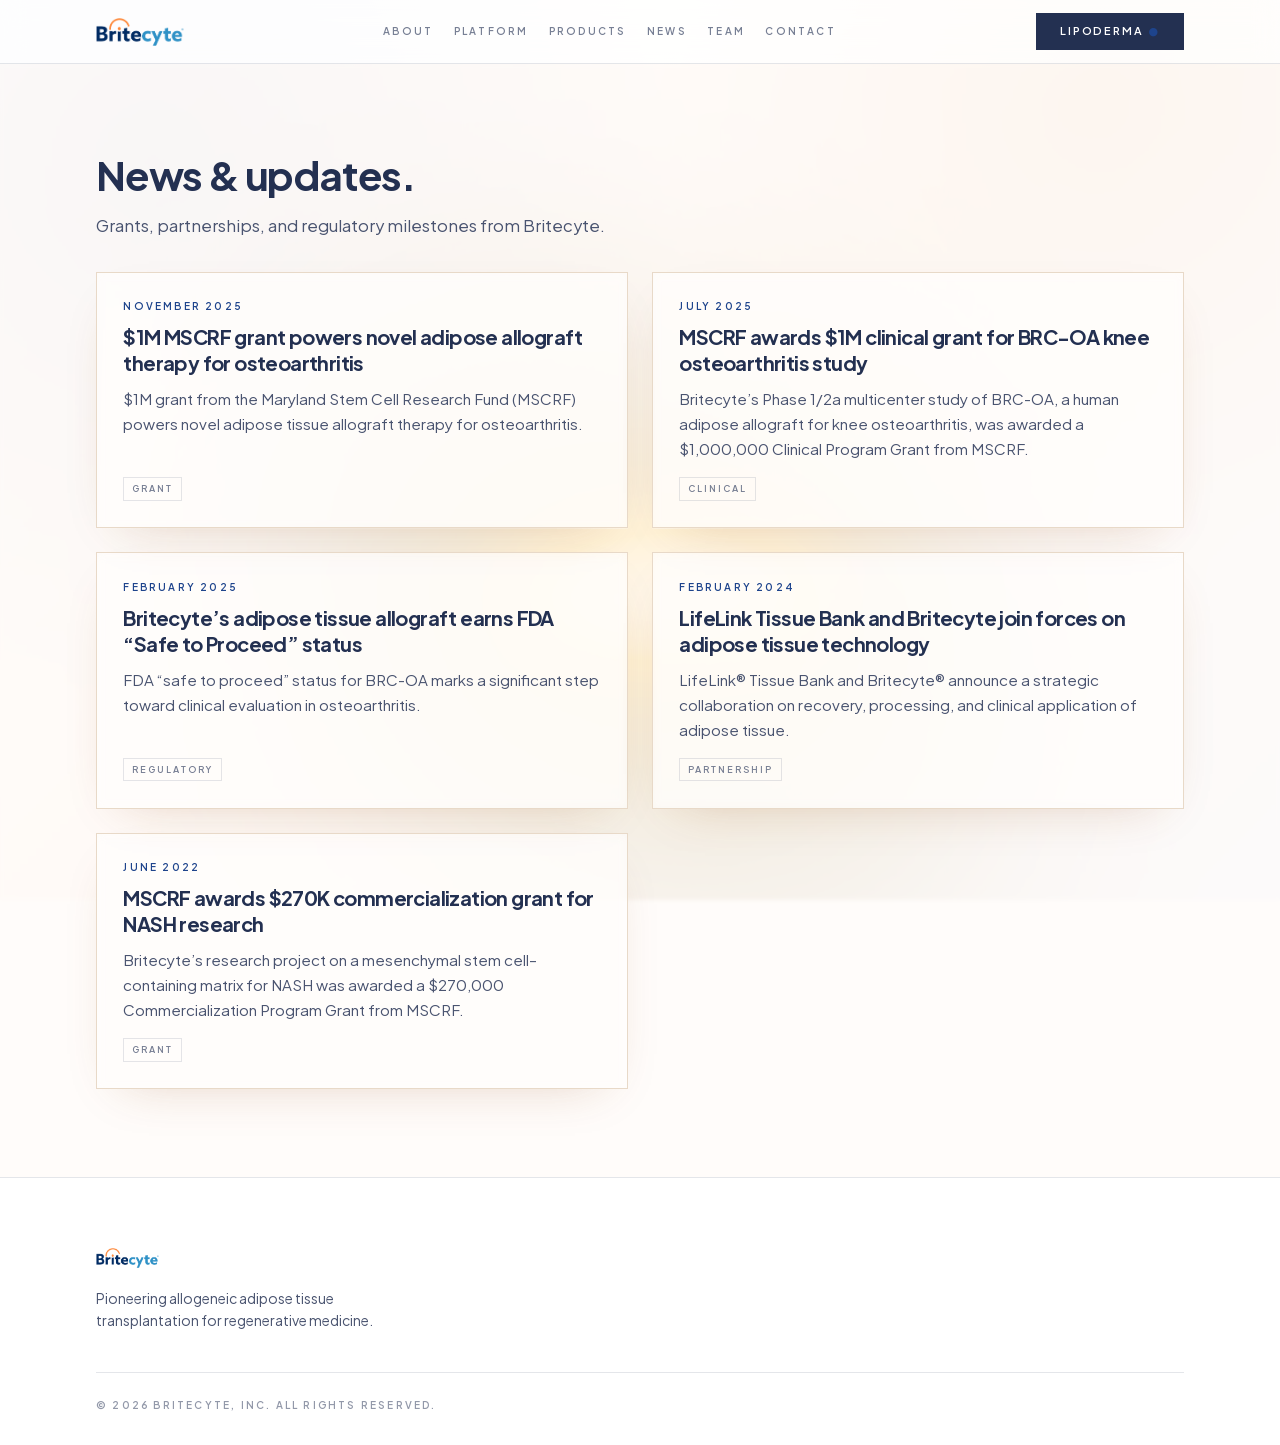
==== news/index.html @ de62b04c "Create reusable Britecyte preview site Publish the current uncommitted Britecyte.com redesign in an " ====
<!DOCTYPE html>
<html lang="en" class="scroll-smooth">
<head>
  <meta charset="utf-8" />
  <meta name="viewport" content="width=device-width, initial-scale=1" />
  <title>News—Britecyte</title>
  <meta name="description" content="News, grants, partnerships, and regulatory updates from Britecyte." />
  <link rel="stylesheet" href="../css/styles.css?v=20260714d" />
</head>
<body>
  <div class="site-surface">
    <header class="site-header" id="site-header">
      <div class="site-header-inner">
        <a href="../index.html" class="site-logo" aria-label="Britecyte home">
          <img src="../assets/logos/britecyte-logo.png" alt="Britecyte" width="140" height="45" />
        </a>
        <nav class="site-nav microtype" aria-label="Primary">
          <a href="../index.html#about">About</a>
          <a href="../index.html#platform">Platform</a>
          <a href="../index.html#products">Products</a>
          <a href="../index.html#news">News</a>
          <a href="../index.html#team">Team</a>
          <a href="../index.html#contact">Contact</a>
        </nav>
        <div class="site-header-actions">
          <a href="../lipoderma.html" class="btn btn-primary">Lipoderma<span class="text-flame"> ●</span></a>
          <button type="button" class="menu-toggle" aria-label="Toggle menu" aria-expanded="false" data-menu-toggle>
            <svg width="24" height="24" viewBox="0 0 24 24" fill="none" stroke="currentColor" stroke-width="1.5" aria-hidden="true">
              <path class="menu-icon-path" d="M4 6h16M4 12h16M4 18h16" />
            </svg>
          </button>
        </div>
      </div>
      <nav class="site-nav-mobile microtype" data-mobile-nav aria-label="Mobile">
        <a href="../index.html#about">About</a>
        <a href="../index.html#platform">Platform</a>
        <a href="../index.html#products">Products</a>
        <a href="../index.html#news">News</a>
        <a href="../index.html#team">Team</a>
        <a href="../index.html#contact">Contact</a>
      </nav>
    </header>

    <main class="site-main">
      <section class="section section-cream">
        <div class="container">
          <div class="section-header reveal">
            <h1 class="section-title font-display">News &amp; updates.</h1>
            <p class="section-intro">Grants, partnerships, and regulatory milestones from Britecyte.</p>
          </div>
          <div class="news-grid news-grid--page reveal">
            <!-- NEWS_CARDS_START -->
            <a class="news-card surface surface-lg" href="mscrf-1m-grant-osteoarthritis/">
              <time class="microtype news-date" datetime="2025-11">November 2025</time>
              <h2 class="font-display news-title">$1M MSCRF grant powers novel adipose allograft therapy for osteoarthritis</h2>
              <p class="news-excerpt">$1M grant from the Maryland Stem Cell Research Fund (MSCRF) powers novel adipose tissue allograft therapy for osteoarthritis.</p>
              <span class="news-tag microtype">Grant</span>
            </a>
            <a class="news-card surface surface-lg" href="mscrf-clinical-grant-brc-oa/">
              <time class="microtype news-date" datetime="2025-07">July 2025</time>
              <h2 class="font-display news-title">MSCRF awards $1M clinical grant for BRC-OA knee osteoarthritis study</h2>
              <p class="news-excerpt">Britecyte’s Phase 1/2a multicenter study of BRC-OA, a human adipose allograft for knee osteoarthritis, was awarded a $1,000,000 Clinical Program Grant from MSCRF.</p>
              <span class="news-tag microtype">Clinical</span>
            </a>
            <a class="news-card surface surface-lg" href="fda-safe-to-proceed-brc-oa/">
              <time class="microtype news-date" datetime="2025-02">February 2025</time>
              <h2 class="font-display news-title">Britecyte’s adipose tissue allograft earns FDA “Safe to Proceed” status</h2>
              <p class="news-excerpt">FDA “safe to proceed” status for BRC-OA marks a significant step toward clinical evaluation in osteoarthritis.</p>
              <span class="news-tag microtype">Regulatory</span>
            </a>
            <a class="news-card surface surface-lg" href="lifelink-britecyte-partnership/">
              <time class="microtype news-date" datetime="2024-02">February 2024</time>
              <h2 class="font-display news-title">LifeLink Tissue Bank and Britecyte join forces on adipose tissue technology</h2>
              <p class="news-excerpt">LifeLink® Tissue Bank and Britecyte® announce a strategic collaboration on recovery, processing, and clinical application of adipose tissue.</p>
              <span class="news-tag microtype">Partnership</span>
            </a>
            <a class="news-card surface surface-lg" href="mscrf-nash-commercialization-grant/">
              <time class="microtype news-date" datetime="2022-06">June 2022</time>
              <h2 class="font-display news-title">MSCRF awards $270K commercialization grant for NASH research</h2>
              <p class="news-excerpt">Britecyte’s research project on a mesenchymal stem cell–containing matrix for NASH was awarded a $270,000 Commercialization Program Grant from MSCRF.</p>
              <span class="news-tag microtype">Grant</span>
            </a>
            <!-- NEWS_CARDS_END -->
          </div>
        </div>
      </section>
    </main>

    <footer class="site-footer section-motif-host" data-motif-key="footer">
      <div class="container footer-inner">
        <div class="footer-brand">
          <img src="../assets/logos/britecyte-logo.png" alt="Britecyte" width="140" height="45" class="footer-logo" />
          <p class="footer-tagline">Pioneering allogeneic adipose tissue transplantation for regenerative medicine.</p>
        </div>
        <p class="footer-disclaimer microtype">
          © <span data-year></span> Britecyte, Inc. All rights reserved.
        </p>
      </div>
    </footer>
  </div>
  <script type="module" src="../js/main.js?v=20260728a"></script>
</body>
</html>
---- css/styles.css ----
/* ── Fonts ─────────────────────────────────────────────────────────────── */
@font-face {
  font-family: "Plus Jakarta Sans";
  font-style: normal;
  font-weight: 200 800;
  font-display: swap;
  src: url(../assets/fonts/fba5a26ea33df6a3-s.p.18rizl4rsrl42.woff2) format("woff2");
}

/* ── Design tokens (orange ↔ blue inverted vs New V3 Lipoderma) ─────────── */
:root {
  --font-sans: "Plus Jakarta Sans", system-ui, -apple-system, sans-serif;
  --font-display: var(--font-sans);
  --color-ink: #233051;
  --color-ink-soft: #4a5470;
  --color-ivory: #fff;
  --color-cream: #fffbf7;
  --color-sand: #f5e6d8;
  --color-bronze: #c0782e;
  --color-bronze-deep: #8b4513;
  --color-flame: #1e448c;
  --color-orange-bright: #fd893c;
  --brand-wordmark-height-sm: 1.375rem;
  --brand-wordmark-height-md: 1.75rem;
  --brand-wordmark-height-lg: 2.25rem;
  /* Per-brand optical cap heights — artwork crops differ between SVG and PNG */
  --wordmark-lipoderma-sm: 1.3125rem;
  --wordmark-liposana-sm: 1.8125rem;
  --wordmark-lipoderma-md: 1.3125rem;
  --wordmark-liposana-md: 1.8125rem;
  --wordmark-lipoderma-lg: 2.25rem;
  --wordmark-liposana-lg: 3.125rem;
  --color-accent-ring: rgba(30, 68, 140, 0.28);
  --color-hairline: #2330511f;
  --color-border-warm: #ecd9c8;
  --color-border-glass: #f0dcc8bf;
  --site-header-h: 4rem;
  --container-max: 72rem;
  --shadow-lift: 0 18px 50px -28px #8b451347;
  --ease-out: cubic-bezier(0.22, 1, 0.36, 1);
  --space-card: 1.35rem;
  --space-card-lg: 1.65rem;
  --section-bg: rgba(255, 251, 247, 0.65);
  /* Shared layout rhythm — sections, subpages, header, containers */
  --container-pad-x: 1.5rem;
  --section-padding: 3.75rem;
  --section-header-mb: 2rem;
  --surface-fill: rgba(255, 255, 255, 0.48);
  --type-h2: clamp(1.75rem, 3.6vw, 2.5rem);
  --type-h3: 1.25rem;
  --type-body: 0.95rem;
  --type-lead: 1.05rem;
}

*,
*::before,
*::after {
  box-sizing: border-box;
  margin: 0;
  padding: 0;
}

html {
  scroll-behavior: smooth;
  scroll-padding-top: var(--site-header-h);
  -webkit-text-size-adjust: 100%;
}

body {
  font-family: var(--font-sans);
  color: var(--color-ink);
  background: var(--color-ivory);
  line-height: 1.5;
  -webkit-font-smoothing: antialiased;
}

::selection {
  background: var(--color-bronze);
  color: var(--color-ivory);
}

img {
  max-width: 100%;
  height: auto;
  display: block;
}

a {
  color: inherit;
  text-decoration: none;
}

button:not(:disabled),
input[type="button"]:not(:disabled),
input[type="submit"]:not(:disabled),
input[type="reset"]:not(:disabled),
a[href],
label[for],
summary,
[role="button"]:not([aria-disabled="true"]),
[role="tab"]:not([aria-disabled="true"]) {
  cursor: pointer;
}

button {
  font: inherit;
  border: none;
  background: none;
}

button:disabled,
input[type="button"]:disabled,
input[type="submit"]:disabled,
input[type="reset"]:disabled,
input:disabled,
select:disabled,
textarea:disabled,
[aria-disabled="true"] {
  cursor: not-allowed;
}

.font-display {
  font-family: var(--font-display);
  font-weight: 700;
  letter-spacing: -0.03em;
}

.microtype {
  font-size: 10px;
  font-weight: 600;
  letter-spacing: 0.22em;
  text-transform: uppercase;
  color: rgba(74, 84, 112, 0.75);
}

.text-muted {
  color: rgba(74, 84, 112, 0.7);
}

.text-bronze {
  color: var(--color-bronze);
}

.text-bronze-deep {
  color: var(--color-bronze-deep);
}

.text-flame {
  color: var(--color-flame);
}

/* Shared product wordmark sizing — optical match across Lipoderma SVG & Liposana PNG */
.brand-wordmark {
  display: block;
  height: var(--wordmark-lipoderma-sm);
  width: auto;
  max-width: min(100%, 14rem);
  object-fit: contain;
  object-position: left center;
}

.brand-wordmark--liposana {
  height: var(--wordmark-liposana-sm);
}

.brand-wordmark--md {
  height: var(--wordmark-lipoderma-md);
  max-width: min(100%, 11rem);
}

.brand-wordmark--md.brand-wordmark--liposana {
  height: var(--wordmark-liposana-md);
}

.brand-wordmark--lg {
  height: var(--wordmark-lipoderma-lg);
  max-width: min(100%, 16rem);
}

.brand-wordmark--lg.brand-wordmark--liposana {
  height: var(--wordmark-liposana-lg);
}

/* ── Dots (match V3 hierarchy) ─────────────────────────────────────────── */
.eyebrow-dot,
.history-dot {
  display: inline-block;
  width: 0.625rem;
  height: 0.625rem;
  border-radius: 999px;
  background: var(--color-flame);
  flex-shrink: 0;
  position: relative;
  box-shadow: 0 0 0 0.375rem var(--color-accent-ring);
  animation: accent-ring-pulse 1.8s ease-in-out infinite;
  vertical-align: middle;
}

.eyebrow-dot {
  margin-right: 0.75rem;
}

/* Section titles — solid dot only, no pulsing ring */
.section-header .eyebrow-dot,
.hero-eyebrow .eyebrow-dot,
.contact-block>.microtype .eyebrow-dot,
.page-hero .microtype .eyebrow-dot {
  box-shadow: none;
  animation: none;
  transform: translateY(-5%);
}

@keyframes accent-ring-pulse {

  0%,
  100% {
    box-shadow: 0 0 0 0.375rem var(--color-accent-ring);
  }

  50% {
    box-shadow: 0 0 0 0.6875rem rgba(30, 68, 140, 0.08);
  }
}

@media (prefers-reduced-motion: reduce) {

  .eyebrow-dot,
  .history-dot {
    animation: none;
  }
}

/* ── Surfaces (glass panels — unified V3-aligned system) ─────────────────── */
.surface {
  padding: var(--space-card);
  border: 1px solid #e8d9c8;
  background-color: var(--surface-fill);
  backdrop-filter: blur(4px);
  -webkit-backdrop-filter: blur(4px);
  box-shadow: var(--shadow-lift);
}

/* Size modifier */
.surface-lg {
  padding: var(--space-card-lg);
}

/* Slightly stronger glass (used sparingly for emphasis) */
.surface-glass {
  background-color: rgba(255, 251, 247, 0.92);
  border-color: #e8d9c8c4;
  backdrop-filter: blur(8px);
  -webkit-backdrop-filter: blur(8px);
}

/* Accent tint (warm) — toned to harmonize with base surface transparency */
.surface-accent {
  background: linear-gradient(145deg, rgba(255, 255, 255, 0.9) 0%, rgba(255, 240, 230, 0.86) 100%);
  border-color: rgba(192, 120, 46, 0.28);
}

/* Tile variant (used in grids) */
.surface-tile {
  background-color: var(--surface-fill);
  border: 1px solid #e8d9c8;
  backdrop-filter: blur(4px);
  -webkit-backdrop-filter: blur(4px);
  box-shadow: var(--shadow-lift);
}

/* ── Surface / background ────────────────────────────────────────────────── */
.site-surface {
  isolation: isolate;
  min-height: 100vh;
  position: relative;
}

.site-surface::after {
  content: "";
  position: fixed;
  inset: 0;
  z-index: -2;
  pointer-events: none;
  opacity: 0.78;
  background:
    radial-gradient(circle at 12% 18%, rgba(30, 68, 140, 0.1), transparent 34rem),
    radial-gradient(circle at 86% 12%, rgba(192, 120, 46, 0.12), transparent 28rem),
    linear-gradient(135deg, #fff 0%, #fff8f2 54%, #f4f8ff 100%);
}

@media (min-width: 1024px) {
  .site-surface::after {
    background-size: 100vw auto;
  }
}

.site-surface::before {
  content: "";
  position: fixed;
  inset: 0;
  z-index: -1;
  pointer-events: none;
  opacity: 0.5;
  background-image: url(../assets/backgrounds/gradO.png);
  background-position: -60% -14%;
  background-repeat: no-repeat;
  background-size: 100vw 1180px;
}

.site-main,
.site-footer {
  position: relative;
  z-index: 1;
}

@media (max-width: 1023px) {
  .site-surface::before {
    background-position: 50% 8%;
    background-size: 150vw 1040px;
  }
}

@media (min-width: 1024px) {
  .site-surface::before {
    background-position: -60% -14%;
    background-size: 100vw 1180px;
  }
}

/* ── Layout ──────────────────────────────────────────────────────────────── */
.container {
  width: 100%;
  max-width: var(--container-max);
  margin-inline: auto;
  padding-inline: var(--container-pad-x);
}

.section {
  padding-block: var(--section-padding);
  position: relative;
  overflow-x: clip;
}

.section-white,
.section-cream {
  background: var(--section-bg);
  backdrop-filter: blur(2px);
  -webkit-backdrop-filter: blur(2px);
}

/* Stacked cream sections: keep total gap ~ one section pad, not two */
.section.section-cream + .section.section-cream,
.hero + .section,
.page-hero + .section {
  padding-top: calc(var(--section-padding) * 0.45);
}

@media (min-width: 768px) {
  :root {
    --section-padding: 5.5rem;
  }
}

@media (min-width: 1024px) {
  :root {
    --container-pad-x: 2rem;
  }
}

.section-header {
  margin-bottom: var(--section-header-mb);
  max-width: 40rem;
}

.section-header > .microtype:first-child {
  margin-bottom: 0.75rem;
}

.section-header-center {
  text-align: left;
  max-width: 40rem;
  margin-inline: 0;
  margin-bottom: var(--section-header-mb);
}

.section-title {
  font-size: var(--type-h2);
  line-height: 1.15;
  margin: 0;
  text-wrap: balance;
  color: var(--color-ink);
}

.section-title-sm {
  font-size: clamp(1.5rem, 3vw, 2rem);
  text-transform: uppercase;
  letter-spacing: 0.12em;
}

.section-title-sm .brand-split {
  text-transform: none;
  letter-spacing: normal;
}

.section-intro {
  margin-top: 0.875rem;
  max-width: 36rem;
  color: var(--color-ink-soft);
  line-height: 1.65;
  font-size: var(--type-lead);
}

.section-intro a {
  color: var(--color-flame);
  text-decoration: underline;
  text-underline-offset: 0.15em;
}

.section-intro a:hover {
  color: var(--color-bronze);
}

/* ── Header ──────────────────────────────────────────────────────────────── */
.site-header {
  position: fixed;
  inset: 0 0 auto;
  z-index: 50;
  height: var(--site-header-h);
  border-bottom: 1px solid var(--color-hairline);
  background: rgba(255, 255, 255, 0.82);
  backdrop-filter: blur(12px);
  -webkit-backdrop-filter: blur(12px);
}

.site-header.is-scrolled {
  box-shadow: 0 4px 24px -8px rgba(139, 69, 19, 0.12);
}

.site-header-inner {
  max-width: var(--container-max);
  margin-inline: auto;
  height: 100%;
  padding-inline: var(--container-pad-x);
  display: flex;
  align-items: center;
  justify-content: space-between;
  gap: 1rem;
}

.site-logo {
  display: inline-flex;
  align-items: center;
  flex-shrink: 0;
  padding-block: 0.25rem;
}

.site-logo img {
  height: 1.75rem;
  width: auto;
  display: block;
}

.site-nav {
  display: none;
  align-items: center;
  gap: clamp(0.85rem, 1.6vw, 1.65rem);
}

.site-nav a {
  transition: color 0.15s;
}

.site-nav a:hover,
.site-nav-mobile a:hover {
  color: var(--color-bronze-deep);
}

.site-header-actions {
  display: flex;
  align-items: center;
  gap: 0.75rem;
}

.menu-toggle {
  display: flex;
  align-items: center;
  justify-content: center;
  width: 2.5rem;
  height: 2.5rem;
  color: var(--color-ink);
}

.site-nav-mobile {
  display: none;
  flex-direction: column;
  align-items: center;
  gap: 1.25rem;
  padding: 1.5rem;
  border-top: 1px solid var(--color-hairline);
  background: rgba(255, 255, 255, 0.95);
  backdrop-filter: blur(12px);
}

.site-nav-mobile.is-open {
  display: flex;
}

.site-main {
  padding-top: var(--site-header-h);
}

@media (max-width: 1023px) {
  .site-header-actions .btn-secondary {
    display: none;
  }
}

@media (min-width: 1024px) {
  .site-nav {
    display: flex;
  }

  .menu-toggle {
    display: none;
  }
}

/* Mobile menu backdrop (V3 pattern) */
@media (max-width: 1023px) {
  .site-nav-mobile.is-open {
    background: rgba(255, 255, 255, 0.96);
    backdrop-filter: blur(8px);
    -webkit-backdrop-filter: blur(8px);
  }
}

/* ── Buttons ─────────────────────────────────────────────────────────────── */
.btn {
  display: inline-flex;
  align-items: center;
  justify-content: center;
  gap: 0.25rem;
  padding: 0.625rem 1.5rem;
  font-size: 0.6875rem;
  font-weight: 600;
  letter-spacing: 0.18em;
  text-transform: uppercase;
  transition: background 0.2s, color 0.2s, border-color 0.2s;
  white-space: nowrap;
}

.btn-primary {
  background: var(--color-ink);
  color: var(--color-ivory);
}

.btn-primary:hover {
  background: var(--color-bronze);
}

.btn-secondary {
  border: 1px solid var(--color-hairline);
  color: var(--color-ink);
  background: transparent;
}

.btn-secondary:hover {
  border-color: var(--color-bronze);
  color: var(--color-bronze-deep);
}

.btn-ghost {
  border: 1px solid var(--color-sand);
  color: var(--color-ink-soft);
  background: rgba(255, 255, 255, 0.6);
}

.btn-ghost:hover {
  border-color: var(--color-flame);
  color: var(--color-ink);
}

.btn-full {
  width: 100%;
}

/* ── Card copy (typography inside surfaces) ──────────────────────────────── */
.card-title,
.news-title,
.pathway-title,
.platform-proof h3 {
  font-size: var(--type-h3);
  margin-bottom: 0.625rem;
  line-height: 1.3;
  color: var(--color-ink);
}

.card-title-lg,
.our-story-heading,
.platform-outcomes-title {
  font-size: 1.375rem;
  margin: 0 0 1rem;
  line-height: 1.3;
  color: var(--color-ink);
}

.card-body,
.our-story-copy,
.pathway-body,
.platform-outcomes-lead,
.platform-proof p,
.news-excerpt,
.news-body,
.product-desc {
  color: var(--color-ink-soft);
  line-height: 1.65;
  font-size: var(--type-body);
}

/* ── Hero ────────────────────────────────────────────────────────────────── */
.hero {
  min-height: calc(100svh - var(--site-header-h));
  display: flex;
  align-items: center;
  padding-block: 2rem 3rem;
  position: relative;
}

.hero::after {
  content: "";
  position: absolute;
  inset-inline: 0;
  bottom: 0;
  height: 4rem;
  background: linear-gradient(to bottom, transparent, var(--color-cream));
  pointer-events: none;
  z-index: 2;
}

.hero-grid {
  position: relative;
  z-index: 3;
  width: 100%;
  max-width: var(--container-max);
  margin-inline: auto;
  padding-inline: var(--container-pad-x);
  display: grid;
  gap: 2.5rem;
  align-items: center;
}

.hero-headline {
  font-size: clamp(2rem, 5vw, 3rem);
  line-height: 1.1;
  margin-top: 0;
}

.hero-subhead {
  margin-top: 1.25rem;
  max-width: 32rem;
  color: var(--color-ink-soft);
  line-height: 1.65;
  font-size: var(--type-lead);
}

.hero-subhead strong {
  font-weight: 700;
  color: var(--color-ink);
}

.hero-cta-row {
  display: flex;
  flex-direction: row;
  flex-wrap: nowrap;
  align-items: center;
  gap: 0.75rem;
  margin-top: 1.75rem;
}

@media (max-width: 380px) {
  .hero-cta-row .btn {
    padding-inline: 1rem;
    letter-spacing: 0.12em;
  }
}

.hero-byline {
  margin-top: 1.5rem;
}

.hero-visual-inner {
  display: grid;
  gap: 1rem;
  position: relative;
  z-index: 1;
}

/* .hero-stat-card {
//layout hook — visual styling from .surface
} */

.hero-stat-value {
  display: block;
  font-size: 1.25rem;
  line-height: 1.2;
}

.hero-stat-label {
  display: block;
  margin-top: 0.35rem;
}

/* Mobile hero: compact the three proof cards and leave room for Safari chrome. */
@media (max-width: 767px) {
  .hero {
    /* Fill the first screen so About (and its photo) stay below the fold. */
    min-height: calc(100svh - var(--site-header-h));
    /* Bottom pad clears the 4rem hero→about fade so cards aren't covered. */
    padding-block: 1.5rem calc(4rem + env(safe-area-inset-bottom));
  }

  .hero-grid {
    gap: 1.5rem;
    transform: translateY(0);
  }

  .hero-visual-inner {
    gap: 0.8rem;
  }

  .hero-stat-card.surface {
    padding: 1.13rem 1rem;
  }

  .hero-stat-value {
    font-size: 1.25rem;
    line-height: 1.15;
  }

  .hero-stat-label {
    margin-top: 0.26rem;
    line-height: 1.4;
  }
}

@media (min-width: 1024px) {
  .hero-grid {
    grid-template-columns: 1.1fr 0.9fr;
    gap: 3rem;
  }
}

/* ── Platform / Pathway ──────────────────────────────────────────────────── */
.platform-intro {
  max-width: 42rem;
}

.pathway-grid {
  list-style: none;
  display: grid;
  gap: 1.25rem;
  margin-bottom: 0;
}

.pathway-step {
  display: grid;
  grid-template-columns: auto 1fr;
  gap: 1.25rem;
  align-items: start;
}

.pathway-step--1 {
  background: linear-gradient(135deg, rgba(255, 251, 247, 0.95), rgba(255, 235, 210, 0.75));
}

.pathway-step--2 {
  background: linear-gradient(135deg, rgba(255, 240, 220, 0.92), rgba(253, 200, 154, 0.55));
}

.pathway-step--3 {
  background: linear-gradient(135deg, rgba(253, 200, 154, 0.65), rgba(253, 137, 60, 0.35));
}

.pathway-step--4 {
  background: linear-gradient(135deg, rgba(253, 137, 60, 0.35), rgba(192, 120, 46, 0.45));
}

.pathway-num {
  font-family: var(--font-display);
  font-size: 1.75rem;
  font-weight: 800;
  line-height: 1;
  color: var(--color-bronze-deep);
  opacity: 0.85;
}

.pathway-title {
  margin-bottom: 0.625rem;
}

.pathway-body {
  margin: 0;
}

.platform-outcomes {
  margin-bottom: 0;
  padding: var(--space-card-lg);
}

.platform-outcomes-copy {
  max-width: 42rem;
  margin-bottom: 1.5rem;
}

.platform-outcomes-lead {
  margin: 0;
}

.platform-outcomes-portrait {
  margin: 0 0 1.25rem;
}

.platform-outcomes-portrait img,
.platform-outcomes-metric img {
  display: block;
  width: 100%;
  height: auto;
  border-radius: 0.5rem;
  border: 1px solid rgba(26, 22, 18, 0.08);
}

.platform-outcomes-caption {
  margin-top: 0.5rem;
  font-size: 0.8rem;
  color: var(--color-ink-soft);
  text-align: center;
}

.platform-outcomes-metrics {
  display: grid;
  gap: 1rem;
}

.platform-outcomes-metric {
  margin: 0;
}

.platform-outcomes-metric-pair {
  display: grid;
  grid-template-columns: 1fr 1fr;
  gap: 0.5rem;
}

.platform-outcomes-note {
  margin-top: 1rem;
  font-size: 0.75rem;
  color: var(--color-ink-soft);
  line-height: 1.5;
  opacity: 0.85;
}

.platform-proof {
  display: grid;
  gap: 1rem;
}

.platform-proof-header {
  margin: var(--section-header-mb) 0 1.25rem;
}

.platform-proof h3 {
  margin-bottom: 0.5rem;
}

.platform-proof p {
  margin: 0;
}

@media (min-width: 1024px) {
  .pathway-grid {
    grid-template-columns: repeat(2, 1fr);
  }

  .platform-outcomes {
    padding: var(--space-card-lg);
  }

  .platform-outcomes-metrics {
    grid-template-columns: repeat(3, 1fr);
  }

  .platform-proof {
    grid-template-columns: repeat(3, 1fr);
  }
}

/* ── About ───────────────────────────────────────────────────────────────── */
/* Softens the hard edge where the about photo begins (above .products-bg). */
.about-gradient {
  position: absolute;
  inset-inline: 0;
  top: 0;
  height: 4rem;
  background: linear-gradient(to bottom, var(--color-cream), transparent);
  pointer-events: none;
  z-index: 1; /* above photo (0), under .container text */
}

.about-grid {
  display: grid;
  gap: 1.5rem;
}

.our-story-copy {
  display: grid;
  gap: 1.25rem;
}

.our-story-copy p {
  margin: 0;
}

.our-story-milestones {
  margin-top: 2rem;
  padding-top: 1.5rem;
  border-top: 1px solid var(--color-hairline);
}

.our-story-milestones-list {
  display: grid;
  gap: 0.75rem;
  margin-top: 0;
  font-size: 0.9rem;
  color: var(--color-ink-soft);
}

.our-story-milestones-list strong {
  color: var(--color-flame);
}

.about-stats {
  list-style: none;
  display: flex;
  flex-wrap: wrap;
  gap: 1.5rem;
  margin-top: 1.5rem;
  padding-top: 1.25rem;
  border-top: 1px solid var(--color-hairline);
}

.about-stats li {
  display: flex;
  flex-direction: column;
  gap: 0.15rem;
}

.about-stats strong {
  font-size: 1.5rem;
  color: var(--color-bronze-deep);
}

.about-stats span {
  font-size: 0.8rem;
  color: var(--color-ink-soft);
}

.proof-stats {
  display: grid;
  grid-template-columns: repeat(2, minmax(0, 1fr));
  gap: 1rem;
  margin-top: 2rem;
}

.proof-stats li {
  min-height: 8rem;
  justify-content: space-between;
  padding: 1rem;
  border: 1px solid var(--color-hairline);
  background: rgba(255, 255, 255, 0.44);
}

.proof-stats strong {
  font-size: clamp(1.7rem, 4vw, 2.35rem);
  line-height: 1;
}

.proof-stats span {
  max-width: 10rem;
  line-height: 1.45;
}

.proof-stats li:last-child:nth-child(odd) {
  grid-column: 1 / -1;
}

@media (min-width: 768px) {
  .proof-stats {
    grid-template-columns: repeat(5, minmax(0, 1fr));
  }

  .proof-stats li:last-child:nth-child(odd) {
    grid-column: auto;
  }
}

/* ── Products ────────────────────────────────────────────────────────────── */
.products-grid {
  display: grid;
  gap: 1.5rem;
}

.product-card {
  display: flex;
  flex-direction: column;
  overflow: hidden;
  padding: 0;
}

.product-card.surface-lg {
  padding: 0;
}

.product-brand-logo-wrap {
  min-height: 2.75rem;
  display: flex;
  align-items: center;
  margin-bottom: 0.625rem;
}

.product-brand-logo-wrap .product-brand-logo {
  margin-bottom: 0;
}

.product-card-body {
  padding: var(--space-card-lg);
  flex: 1;
  display: flex;
  flex-direction: column;
}

.product-badge {
  color: var(--color-flame);
  margin-bottom: 0.5rem;
}

.product-brand-logo {
  margin-bottom: 0.625rem;
}

.product-desc {
  flex: 1;
  margin-bottom: 1rem;
}

.product-features {
  list-style: none;
  margin-top: 1rem;
  display: flex;
  flex-direction: column;
  gap: 0.35rem;
}

.product-features li {
  font-size: 0.85rem;
  color: var(--color-ink-soft);
  padding-left: 1rem;
  position: relative;
  line-height: 1.5;
}

.product-features li::before {
  content: "●";
  position: absolute;
  left: 0;
  color: var(--color-flame);
  font-size: 0.5rem;
  top: 0.45em;
}

.product-link {
  display: inline-block;
  margin-top: 1.25rem;
  font-size: 0.85rem;
  font-weight: 600;
  color: var(--color-bronze-deep);
  transition: color 0.15s;
}

.product-link:hover {
  color: var(--color-bronze);
}

@media (min-width: 1024px) {
  .products-grid {
    grid-template-columns: repeat(2, 1fr);
  }
}

/* Compact Pipeline teaser under Products */
.products-pipeline-card {
  display: flex;
  flex-wrap: wrap;
  align-items: center;
  justify-content: space-between;
  gap: 1rem 1.5rem;
  width: 100%;
  margin: 1.5rem auto 0;
  padding: var(--space-card) var(--space-card-lg);
  text-decoration: none;
  color: inherit;
  transition: transform 0.2s ease, box-shadow 0.2s ease;
}

.products-pipeline-card:hover {
  transform: translateY(-2px);
}

.products-pipeline-card-copy {
  flex: 1 1 16rem;
  min-width: 0;
}

.products-pipeline-card .product-badge {
  margin-bottom: 0.35rem;
}

.products-pipeline-card-title {
  font-size: 1.15rem;
  line-height: 1.3;
  margin: 0 0 0.35rem;
}

.products-pipeline-card-body {
  margin: 0;
  font-size: 0.9rem;
  line-height: 1.55;
  color: var(--color-ink-soft);
  max-width: 36rem;
}

.products-pipeline-card-cta {
  flex-shrink: 0;
  font-size: 0.85rem;
  font-weight: 600;
  color: var(--color-bronze-deep);
  transition: color 0.15s;
}

.products-pipeline-card:hover .products-pipeline-card-cta {
  color: var(--color-bronze);
}

@media (min-width: 768px) {
  .products-pipeline-card-title {
    font-size: 1.25rem;
  }
}

@media (min-width: 1024px) {
  .products-pipeline-card {
    width: 75%;
  }
}

/* ── Pipeline ────────────────────────────────────────────────────────────── */
.pipeline-grid {
  display: grid;
  gap: 1.5rem;
}

.pipeline-card {
  padding: var(--space-card-lg);
  display: flex;
  flex-direction: column;
  gap: 0.75rem;
}

.pipeline-stage {
  color: var(--color-flame);
  letter-spacing: 0.06em;
  text-transform: uppercase;
}

.pipeline-title {
  font-size: var(--type-h3);
  line-height: 1.25;
  margin: 0;
}

.pipeline-body {
  color: var(--color-ink-soft);
  font-size: var(--type-body);
  line-height: 1.65;
  margin: 0;
}

.pipeline-milestones {
  list-style: none;
  margin: 0.5rem 0 0;
  padding: 0;
  display: grid;
  gap: 0.55rem;
}

.pipeline-milestones li {
  position: relative;
  padding-left: 1.1rem;
  color: var(--color-ink-soft);
  font-size: var(--type-body);
  line-height: 1.5;
}

.pipeline-milestones li::before {
  content: "";
  position: absolute;
  left: 0;
  top: 0.55em;
  width: 0.4rem;
  height: 0.4rem;
  border-radius: 999px;
  background: var(--color-flame);
}

.pipeline-note {
  margin-top: var(--section-header-mb);
  max-width: 42rem;
  color: var(--color-ink-soft);
  line-height: 1.55;
  opacity: 0.85;
}

.pipeline-grid--overview {
  grid-template-columns: 1fr;
}

.pipeline-grid--overview .pipeline-card {
  min-height: 10rem;
  background: linear-gradient(145deg, rgba(255, 255, 255, 0.72), rgba(255, 251, 247, 0.5));
}

@media (min-width: 768px) {
  .pipeline-grid--overview {
    grid-template-columns: repeat(2, minmax(0, 1fr));
  }
}

@media (min-width: 1180px) {
  .pipeline-grid.pipeline-grid--overview {
    grid-template-columns: repeat(5, minmax(0, 1fr));
  }
}

@media (min-width: 1024px) {
  .pipeline-grid {
    grid-template-columns: repeat(2, 1fr);
  }
}

/* Photo sections: full-bleed cover on desktop + mobile */
.products-section,
.section-with-photo {
  isolation: isolate;
}

.products-bg {
  position: absolute;
  inset: 0;
  z-index: 0;
  pointer-events: none;
  overflow: hidden;
}

.products-bg-frame {
  position: absolute;
  inset: 0;
  line-height: 0;
}

.products-bg-frame picture {
  display: contents;
}

.products-bg-photo {
  display: block;
  width: 100%;
  height: 100%;
  max-width: none;
  object-fit: cover;
  object-position: center center;
  opacity: 0.5;
}

/* Contact jar — centered 4:5 plate */
#contact .products-bg-photo {
  object-position: center center;
}

#about .products-bg-photo {
  object-position: 78% 45%;
}

#products .products-bg-photo {
  object-position: 45% 50%;
}

/* MOBILE PHOTO FRAMING — easy revert: delete this whole media block */
@media (max-width: 767px) {
  /* Full-bleed section background, matching the other photo sections. */
  #about .products-bg-photo {
    width: 100%;
    height: 100%;
    object-fit: cover;
    /* Shift the centered vial toward the right side of the mobile frame. */
    object-position: 50% center;
    opacity: 0.5;
    transform: none;
  }

  #products .products-bg-photo {
    object-position: 40% 52%;
  }

  #contact .products-bg-photo {
    object-position: center center;
    transform: none;
  }
}

/* ── About / History timeline (V3 style, orange aesthetic) ───────────────── */
.about-timeline {
  list-style: none;
  display: flex;
  flex-direction: column;
  gap: 0;
  margin: 0;
  padding: 0;
  position: relative;
  max-width: 42rem;
  margin-inline: auto;
}

.about-timeline-entry {
  grid-template-columns: 1rem 1fr;
  align-items: start;
  column-gap: 1.25rem;
  padding-bottom: 1.75rem;
  display: grid;
  position: relative;
}

.about-timeline-entry:last-child {
  padding-bottom: 0;
}

.about-timeline-node {
  grid-column: 1;
  grid-row: 1;
  align-self: start;
  justify-self: center;
  margin-top: 0.4375rem;
  z-index: 1;
  background: var(--color-flame);
  border-radius: 999px;
  flex-shrink: 0;
  width: 0.625rem;
  height: 0.625rem;
  display: block;
  position: relative;
  box-shadow: 0 0 0 0.375rem rgba(30, 68, 140, 0.28);
  animation: flame-ring-pulse 1.8s ease-in-out infinite;
}

.about-timeline-node:before {
  content: none;
}

.about-timeline-content {
  grid-column: 2;
  grid-row: 1;
  min-width: 0;
  position: relative;
}

.about-timeline-content:before {
  content: none;
}

.about-timeline-heading {
  font-family: var(--font-display);
  color: var(--color-ink);
  margin: 0;
  font-size: 1rem;
  font-weight: 700;
  line-height: 1.3;
}

.about-timeline-year {
  color: var(--color-flame);
  font-weight: 700;
}

.about-timeline-year:after {
  content: " · ";
  color: rgba(74, 84, 112, 0.6);
  font-weight: 400;
}

.about-timeline-body {
  margin-top: 0.625rem;
  line-height: 1.55;
  text-transform: none;
  letter-spacing: 0.06em;
  font-size: 0.875rem;
  color: var(--color-ink-soft);
}

.about-timeline-visual {
  width: 3.25rem;
  height: 3.25rem;
  object-fit: contain;
  margin-bottom: 0.5rem;
  opacity: 0.92;
}

.about-timeline-visual--brand {
  width: auto;
  height: 1.65rem;
  margin-bottom: 0.5rem;
}

@media (min-width: 768px) {
  .about-timeline-heading {
    font-size: 1.05rem;
  }

  .about-timeline-body {
    font-size: 0.9rem;
  }
}

@media (max-width: 1023px) {
  .about-timeline:after {
    content: "";
    pointer-events: none;
    background: rgba(35, 48, 81, 0.18);
    width: 1px;
    position: absolute;
    top: calc(0.4375rem + 0.3125rem);
    bottom: calc(0.4375rem + 0.3125rem);
    left: calc(0.5rem - 0.5px);
    z-index: 0;
  }

  .about-timeline-content:before {
    content: "";
    pointer-events: none;
    background: rgba(35, 48, 81, 0.18);
    width: calc(1.25rem + 0.5rem);
    height: 1px;
    position: absolute;
    top: 0.6875rem;
    right: 100%;
    margin-right: 0;
  }
}

@media (prefers-reduced-motion: reduce) {
  .about-timeline-node {
    animation: none;
  }
}

/* ── News ────────────────────────────────────────────────────────────────── */
.news-grid {
  display: grid;
  gap: 1.5rem;
}

a.news-card {
  display: flex;
  flex-direction: column;
  height: 100%;
  outline: none;
  text-decoration: none;
  color: inherit;
  transition: transform 0.25s var(--ease-out), box-shadow 0.25s var(--ease-out);
}

a.news-card:hover {
  transform: translateY(-2px);
}

a.news-card:focus-visible {
  box-shadow:
    0 0 0 3px var(--color-accent-ring),
    var(--shadow-lift);
}

.news-date {
  color: var(--color-flame);
  display: block;
  margin-bottom: 0.625rem;
}

.news-excerpt {
  flex: 1;
}

.news-tag {
  display: inline-block;
  margin-top: 1rem;
  padding: 0.25rem 0.5rem;
  border: 1px solid var(--color-hairline);
  font-size: 9px;
  align-self: flex-start;
}

.news-more {
  margin-top: 1.75rem;
}

.news-more--header {
  margin-top: 0.875rem;
}

.news-load-error {
  color: var(--color-ink-soft);
  font-size: var(--type-body);
}

.news-grid--page {
  grid-template-columns: 1fr;
}

@media (min-width: 768px) {
  .news-grid--page {
    grid-template-columns: repeat(2, 1fr);
  }
}

@media (min-width: 1024px) {
  .news-grid {
    grid-template-columns: repeat(3, 1fr);
  }

  .news-grid--page {
    grid-template-columns: repeat(2, 1fr);
  }
}

/* Article pages */
.article-container {
  max-width: 42rem;
}

.article-back {
  margin-bottom: 1.5rem;
}

.article-back a {
  color: var(--color-flame);
}

.article-back a:hover {
  color: var(--color-bronze);
}

.article-header {
  margin-bottom: 1.75rem;
}

.article-title {
  font-size: var(--type-h2);
  line-height: 1.2;
  margin-top: 0.75rem;
  text-wrap: balance;
}

.article-body {
  display: grid;
  gap: 1.15rem;
  font-size: var(--type-body);
  line-height: 1.7;
  color: var(--color-ink-soft);
}

.article-body p {
  margin: 0;
}

.article-links {
  margin-top: var(--section-header-mb);
}

.article-links-label {
  margin-bottom: 0.75rem;
  color: var(--color-flame);
}

.article-links ul {
  list-style: none;
  display: grid;
  gap: 0.65rem;
}

.article-links a {
  color: var(--color-ink);
  text-decoration: underline;
  text-underline-offset: 0.15em;
}

.article-links a:hover {
  color: var(--color-bronze);
}

.article-back-bottom {
  margin-top: var(--section-header-mb);
}

.article-nav {
  display: grid;
  grid-template-columns: 1fr 1fr;
  gap: 1rem;
  margin-top: var(--section-header-mb);
  padding-top: 1.75rem;
  border-top: 1px solid var(--color-hairline);
}

.article-nav-link {
  display: flex;
  flex-direction: column;
  gap: 0.4rem;
  padding: 1rem 1.1rem;
  border-radius: 0.75rem;
  background: rgba(255, 255, 255, 0.48);
  border: 1px solid var(--color-hairline);
  text-decoration: none;
  color: inherit;
  transition: border-color 0.2s ease, background 0.2s ease;
  min-width: 0;
}

.article-nav-link:hover {
  border-color: rgba(30, 68, 140, 0.35);
  background: rgba(255, 255, 255, 0.72);
}

.article-nav-link.is-empty {
  visibility: hidden;
  pointer-events: none;
  border: 0;
  background: transparent;
  padding: 0;
}

.article-nav-prev {
  text-align: right;
  align-items: flex-end;
}

.article-nav-dir {
  color: var(--color-flame);
}

.article-nav-title {
  font-size: var(--type-body);
  line-height: 1.35;
  color: var(--color-ink);
  text-wrap: balance;
}

@media (max-width: 560px) {
  .article-nav {
    grid-template-columns: 1fr;
  }

  .article-nav-prev {
    text-align: left;
    align-items: flex-start;
  }

  .article-nav-link.is-empty {
    display: none;
  }
}

/* (Careers section removed per request) */

/* ── Team & Contact ──────────────────────────────────────────────────────── */
.team-contact-stack {
  display: flex;
  flex-direction: column;
  gap: var(--section-padding);
}

.contact-block {
  width: 100%;
  max-width: 40rem;
  margin-inline: auto;
}

.contact-block > .section-title {
  text-align: center;
  margin-bottom: 2rem;
}

.team-section {
  width: 100%;
}

.team-contact-section .team-grid {
  margin-bottom: clamp(0.75rem, 2vw, 1.5rem);
}

.team-contact-section .contact-block {
  padding-top: 0;
}

.team-grid {
  display: grid;
  grid-template-columns: repeat(2, minmax(0, 1fr));
  gap: 1.25rem;
}

.team-card {
  padding: 0;
  overflow: hidden;
  cursor: pointer;
}

.team-card-inner {
  position: relative;
  aspect-ratio: 3 / 4;
  overflow: hidden;
}

.team-card-photo {
  display: block;
  width: 100%;
  height: 120%;
  object-fit: cover;
  object-position: center top;
  transform: translateY(-10%);
}

.team-card-name {
  position: absolute;
  inset-inline: 0;
  bottom: 0;
  z-index: 2;
  padding: 2.5rem 1rem 1rem;
  background: linear-gradient(to top, rgba(20, 12, 6, 0.88) 0%, rgba(20, 12, 6, 0.45) 55%, transparent 100%);
  pointer-events: none;
}

.team-card-name-text {
  display: block;
  color: #fff8f0;
  font-size: 0.95rem;
  line-height: 1.25;
  text-shadow: 0 1px 8px rgba(0, 0, 0, 0.35);
}

.team-card-title {
  display: block;
  margin-top: 0.35rem;
  color: var(--color-bronze);
  line-height: 1.35;
}

.team-card-bio {
  position: absolute;
  inset: 0;
  z-index: 3;
  display: flex;
  align-items: flex-start;
  padding: 1rem;
  background: rgba(28, 18, 10, 0.92);
  color: rgba(255, 251, 247, 0.95);
  opacity: 0;
  overflow-x: hidden;
  overflow-y: auto;
  cursor: text;
  -webkit-overflow-scrolling: touch;
  overscroll-behavior: contain;
  transition: opacity 0.35s var(--ease-out);
}

.team-card-bio p {
  margin: 0;
  font-size: 0.78rem;
  line-height: 1.5;
}

.team-card:hover .team-card-bio,
.team-card:focus-within .team-card-bio {
  opacity: 1;
}

.contact-email {
  display: inline-block;
  margin-top: 1rem;
  font-size: 1.25rem;
  color: var(--color-bronze-deep);
  transition: color 0.15s;
}

.contact-email:hover {
  color: var(--color-bronze);
}

.contact-form {
  margin-top: 1.5rem;
  display: flex;
  flex-direction: column;
  gap: 1rem;
}

.contact-form.surface-lg {
  padding: var(--space-card-lg);
}

.form-row {
  display: flex;
  flex-direction: column;
  gap: 0.35rem;
}

.form-label {
  color: var(--color-ink-soft);
}

.form-input {
  padding: 0.75rem 1rem;
  border: 1px solid var(--color-border-warm);
  background: rgba(255, 255, 255, 0.8);
  font-family: inherit;
  font-size: 0.95rem;
  color: var(--color-ink);
  transition: border-color 0.15s;
}

.form-input:focus {
  outline: none;
  border-color: var(--color-bronze);
}

.form-textarea {
  resize: vertical;
  min-height: 6rem;
}

.form-success {
  color: var(--color-bronze-deep);
  text-align: center;
  padding: 0.5rem;
}

.form-error {
  color: #9a3412;
  text-align: center;
  padding: 0.5rem;
}

.contact-address {
  margin-top: 2rem;
  font-style: normal;
  font-size: 0.9rem;
  color: var(--color-ink-soft);
  line-height: 1.7;
  text-align: center;
}

.contact-address a {
  color: var(--color-bronze-deep);
}

.contact-address a:hover {
  text-decoration: underline;
}

@media (min-width: 640px) {
  .team-grid {
    grid-template-columns: repeat(3, minmax(0, 1fr));
  }
}

@media (min-width: 1024px) {
  .contact-block {
    max-width: 52rem;
  }

  .team-grid {
    grid-template-columns: repeat(5, minmax(0, 1fr));
    gap: 1rem;
  }

  .team-card-name-text {
    font-size: 0.85rem;
  }

  .team-card-bio {
    padding: 0.75rem;
  }

  .team-card-bio p {
    font-size: 0.7rem;
    line-height: 1.45;
  }
}

@media (max-width: 639px) {
  .team-card-bio {
    padding: 0.75rem;
  }

  .team-card-bio p {
    font-size: 0.7rem;
    line-height: 1.45;
  }
}

@media (prefers-reduced-motion: reduce) {
  .team-card-bio {
    transition: none;
  }
}

/* ── Product / pipeline subpages ─────────────────────────────────────────── */
.page-hero.section {
  padding-top: var(--section-padding);
  padding-bottom: calc(var(--section-padding) * 0.55);
}

.page-hero-inner {
  max-width: 40rem;
}

.page-hero-inner > .microtype:first-child {
  margin-bottom: 0.75rem;
}

.page-hero-logo {
  display: block;
  margin: 0.15rem 0 1rem;
}

.page-hero-title {
  font-size: clamp(2rem, 4vw, 2.75rem);
  line-height: 1.12;
  margin-top: 0;
}

.page-hero-lead {
  margin-top: 1.25rem;
  color: var(--color-ink-soft);
  line-height: 1.65;
  font-size: var(--type-lead);
  max-width: 36rem;
}

.page-content-grid {
  display: grid;
  gap: 1.25rem;
}

.page-content-grid h3 {
  font-size: var(--type-h3);
  margin-bottom: 0.625rem;
  line-height: 1.35;
}

.page-content-grid p {
  font-size: var(--type-body);
  color: var(--color-ink-soft);
  line-height: 1.65;
}

.page-cta-row {
  display: flex;
  flex-wrap: wrap;
  gap: 0.75rem;
  margin-top: 1.75rem;
}

.page-cta-row--after-note {
  margin-top: var(--section-header-mb);
}

.page-cta-panel {
  display: grid;
  gap: 1.5rem;
  align-items: center;
}

.page-cta-panel-title {
  font-size: clamp(1.5rem, 3vw, 2rem);
  margin: 0.75rem 0;
  line-height: 1.2;
}

.page-cta-panel-body {
  margin: 0;
  color: var(--color-ink-soft);
  line-height: 1.65;
  font-size: var(--type-body);
  max-width: 36rem;
}

.page-cta-panel-actions {
  display: flex;
  flex-wrap: wrap;
  gap: 0.75rem;
}

@media (min-width: 1024px) {
  .page-content-grid {
    grid-template-columns: repeat(2, 1fr);
  }

  .page-cta-panel {
    grid-template-columns: 1fr auto;
    gap: 2rem;
  }
}

/* ── Footer ──────────────────────────────────────────────────────────────── */
.site-footer {
  position: relative;
  border-top: 1px solid var(--color-hairline);
  background: var(--color-ivory);
  padding-block: calc(var(--section-padding) * 0.75) 2rem;
}

.footer-gradient {
  position: absolute;
  inset-inline: 0;
  top: 0;
  height: 4rem;
  transform: translateY(-100%);
  background: linear-gradient(to bottom, transparent, var(--color-ivory));
  pointer-events: none;
}

.footer-lead {
  margin-bottom: 2.5rem;
}

.footer-headline {
  font-size: clamp(1.35rem, 3vw, 1.75rem);
  line-height: 1.3;
  max-width: 36rem;
}

.footer-brand {
  margin-bottom: 2.5rem;
}

.footer-logo {
  height: 1.75rem;
  width: auto;
  display: block;
  margin-bottom: 1rem;
  padding: 0.25rem 0;
}

.footer-tagline {
  font-size: 0.875rem;
  color: var(--color-ink-soft);
  max-width: 18rem;
  line-height: 1.55;
}

.footer-audience {
  margin-top: 1.25rem;
  display: flex;
  flex-wrap: wrap;
  gap: 2rem;
}

.footer-patients,
.footer-clinicians {
  display: flex;
  flex-direction: column;
  gap: 0.35rem;
}

.footer-patients-label,
.footer-clinicians-label {
  color: var(--color-ink-soft);
}

.footer-patients a,
.footer-clinicians a {
  font-family: var(--font-display);
  font-size: 0.95rem;
  font-weight: 700;
  color: var(--color-bronze-deep);
  text-decoration: none;
}

.footer-patients a:hover,
.footer-clinicians a:hover {
  color: var(--color-flame);
}

.footer-social {
  display: flex;
  flex-wrap: wrap;
  gap: 0.5rem 1.25rem;
  margin: 1rem 0 0;
  padding: 0;
  list-style: none;
}

.footer-social a {
  font-size: 0.6875rem;
  font-weight: 600;
  letter-spacing: 0.12em;
  text-transform: uppercase;
  color: rgba(74, 84, 112, 0.72);
  text-decoration: none;
  transition: color 0.15s;
}

.footer-social a:hover {
  color: var(--color-bronze-deep);
}

@media (max-width: 767px) {
  .footer-audience {
    row-gap: 1rem;
  }

  .footer-social {
    row-gap: 0.75rem;
  }
}

.footer-disclaimer {
  padding-top: 1.5rem;
  border-top: 1px solid var(--color-hairline);
  line-height: 1.6;
  color: rgba(74, 84, 112, 0.6);
}

/* ── Section motifs ──────────────────────────────────────────────────────── */
.section-motif-host {
  position: relative;
}

.section-adipocyte-layer {
  position: absolute;
  inset: 0;
  pointer-events: none;
  z-index: 0;
  overflow: hidden;
}

.section-adipocyte-cluster {
  position: absolute;
  left: var(--cluster-x);
  top: var(--cluster-y);
  width: var(--cluster-w);
  height: auto;
  transform: translate(-50%, -50%) rotate(var(--cluster-rotate));
  opacity: var(--cluster-opacity);
  z-index: 0;
  pointer-events: none;
  mix-blend-mode: multiply;
}

/* Hide ambient line motifs — clusters only */
.section-ambient-motif {
  display: none !important;
}

.ambient-svg {
  display: none !important;
}

.section-motif-host > .container,
.section-motif-host > .hero-grid,
.section-motif-host > .footer-inner {
  position: relative;
  z-index: 1;
}

/* ── Scroll reveal ───────────────────────────────────────────────────────── */
.reveal {
  opacity: 0;
  transform: translateY(1.25rem);
  transition: opacity 0.7s var(--ease-out), transform 0.7s var(--ease-out);
}

.reveal.is-visible {
  opacity: 1;
  transform: translateY(0);
}

.reveal-delay-1 {
  transition-delay: 0.1s;
}

.reveal-delay-2 {
  transition-delay: 0.2s;
}

@media (prefers-reduced-motion: reduce) {
  .reveal {
    opacity: 1;
    transform: none;
    transition: none;
  }

  html {
    scroll-behavior: auto;
  }

  .section-adipocyte-cluster {
    transform: translate(-50%, -50%) !important;
  }
}
/* ── Pipeline Table ──────────────────────────────────────────────────────── */
.pipeline-table-wrapper {
  overflow-x: auto;
  padding: 0;
}

.pipeline-table {
  width: 100%;
  border-collapse: collapse;
  text-align: left;
  font-size: 0.95rem;
}

.pipeline-table th,
.pipeline-table td {
  padding: 1rem 1.5rem;
  border-bottom: 1px solid var(--color-hairline);
}

.pipeline-table th {
  font-family: var(--font-display);
  font-weight: 700;
  color: var(--color-ink-soft);
  background: rgba(255, 255, 255, 0.4);
}

.pipeline-table td {
  color: var(--color-ink-soft);
  vertical-align: middle;
}

.pipeline-table tr:last-child td {
  border-bottom: none;
}

.pipeline-badge {
  display: inline-block;
  padding: 0.25rem 0.75rem;
  border-radius: 999px;
  font-size: 0.75rem;
  font-weight: 700;
  text-transform: uppercase;
  letter-spacing: 0.05em;
}

.pipeline-badge--commercial {
  background: rgba(192, 120, 46, 0.15);
  color: var(--color-bronze-deep);
}

.pipeline-badge--clinical {
  background: rgba(30, 68, 140, 0.1);
  color: var(--color-flame);
}

.pipeline-badge--preclinical {
  background: rgba(74, 84, 112, 0.1);
  color: var(--color-ink-soft);
}

/* ── Story Timeline (Old style) ──────────────────────────────────────────── */
.story-timeline {
  display: flex;
  flex-direction: column;
  position: relative;
}

.story-timeline-item {
  display: grid;
  grid-template-columns: 1rem 1fr;
  align-items: stretch;
  column-gap: 1.5rem;
  padding-bottom: 2rem;
}

.story-timeline-item:last-child {
  padding-bottom: 0;
}

.story-timeline-rail {
  display: flex;
  flex-direction: column;
  align-items: center;
  width: 100%;
  min-height: 100%;
  padding-top: 0.5rem;
  position: relative;
}

.story-timeline-rail::before {
  content: "";
  position: absolute;
  top: calc(0.5rem + 0.3125rem);
  bottom: calc(-2rem - 0.5rem - 0.3125rem);
  left: calc(50% - 0.5px);
  width: 1px;
  background: var(--color-hairline);
  pointer-events: none;
}

.story-timeline-item:last-child .story-timeline-rail::before {
  content: none;
}

.story-timeline-dot {
  display: block;
  width: 0.625rem;
  height: 0.625rem;
  border-radius: 999px;
  background: var(--color-flame);
  position: relative;
  z-index: 1;
  flex-shrink: 0;
  box-shadow: 0 0 0 0.375rem var(--color-accent-ring);
  animation: accent-ring-pulse 1.8s ease-in-out infinite;
}

@media (prefers-reduced-motion: reduce) {
  .story-timeline-dot {
    animation: none;
  }
}

.story-timeline-content {
  min-width: 0;
  padding-bottom: 0.25rem;
}

.story-timeline-heading {
  margin: 0;
  font-size: 1.15rem;
  line-height: 1.3;
  color: var(--color-ink);
}

.story-timeline-year {
  color: var(--color-flame);
  font-weight: 700;
}

.story-timeline-year::after {
  content: " · ";
  color: var(--color-ink-soft);
  opacity: 0.6;
  font-weight: 400;
}

.story-timeline-body {
  margin-top: 0.5rem;
  font-size: 0.95rem;
  line-height: 1.65;
  color: var(--color-ink-soft);
}
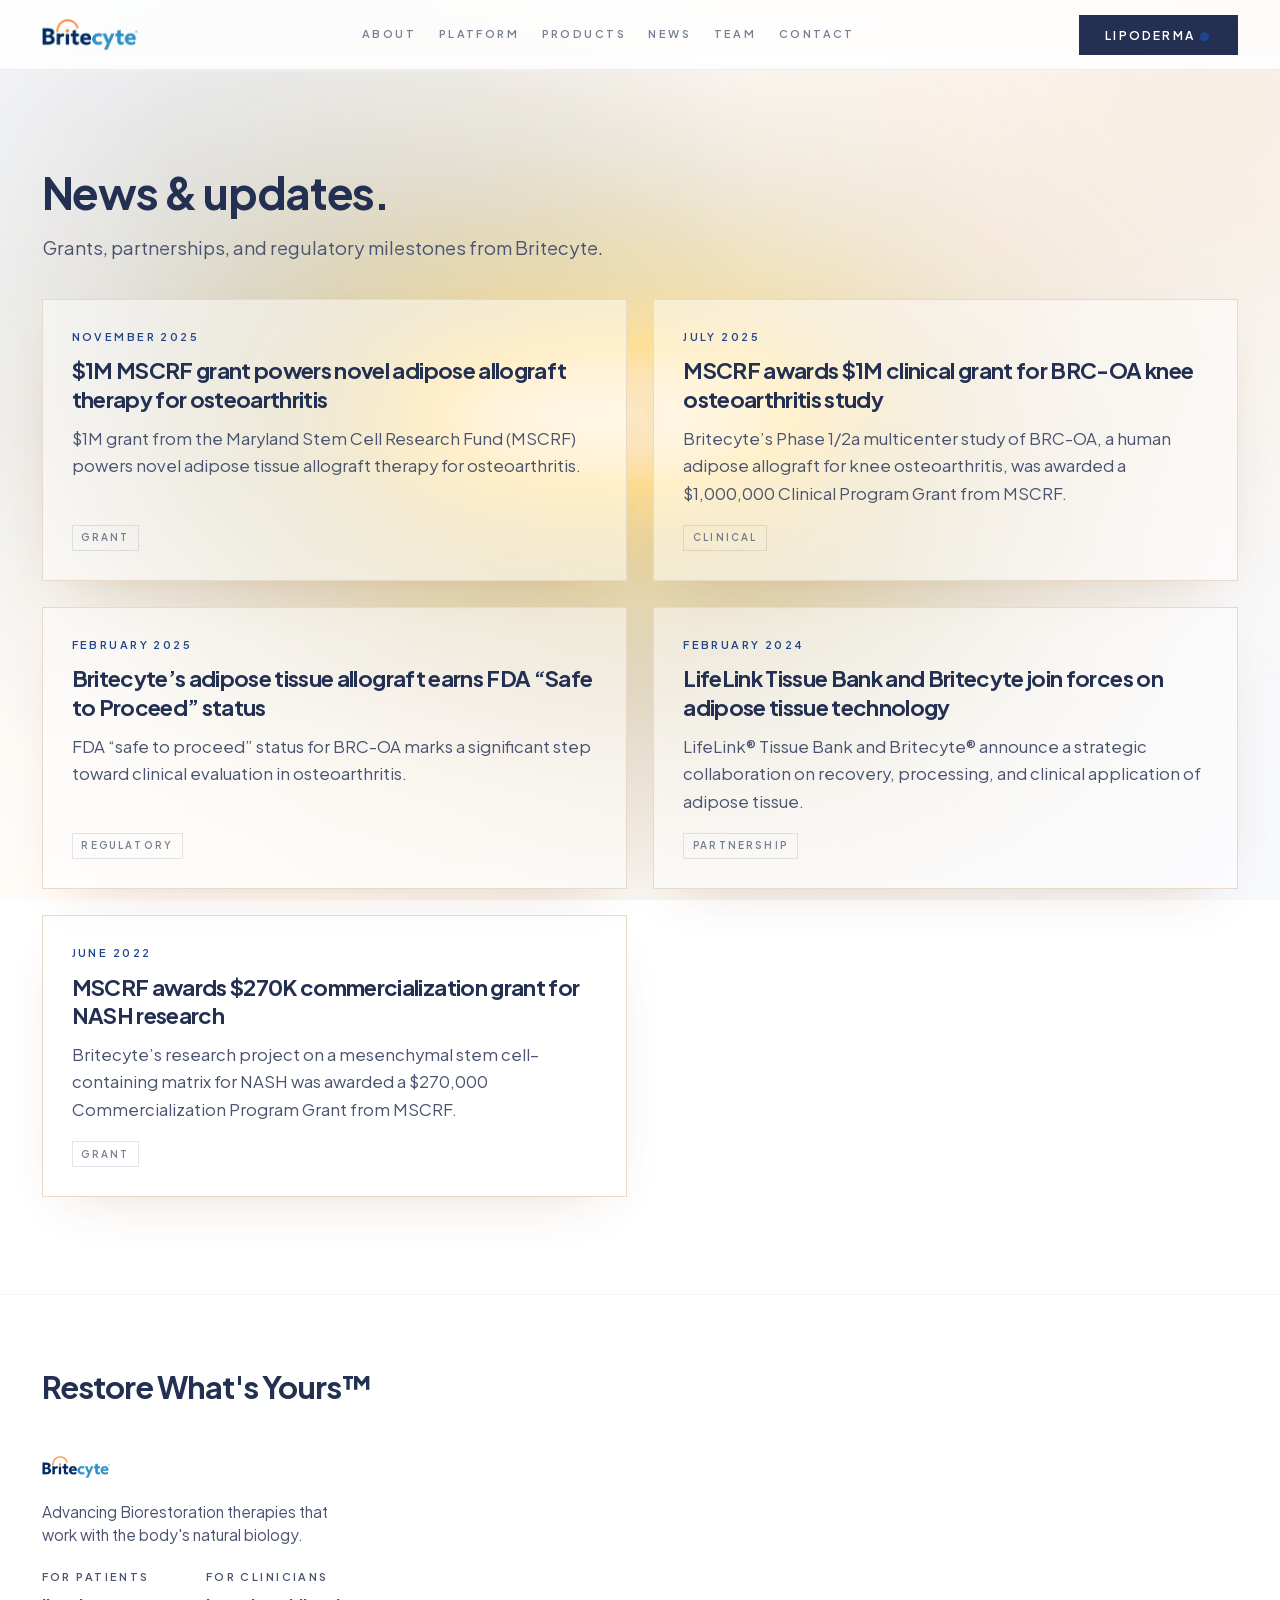
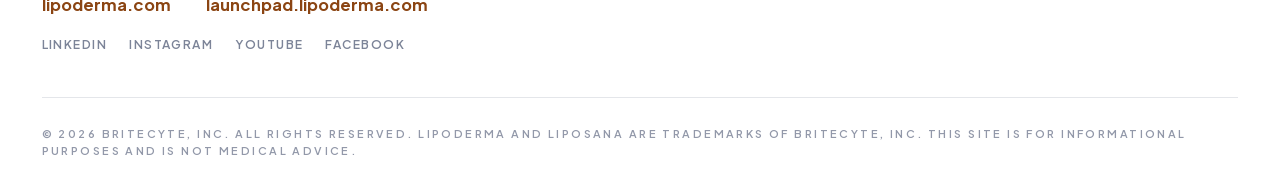
==== commit bb14be47: "Refine shared Britecyte preview presentation. Remove section washes, improve readable scaling and te" ====
--- a/news/index.html
+++ b/news/index.html
@@ -5,7 +5,7 @@
   <meta name="viewport" content="width=device-width, initial-scale=1" />
   <title>News—Britecyte</title>
   <meta name="description" content="News, grants, partnerships, and regulatory updates from Britecyte." />
-  <link rel="stylesheet" href="../css/styles.css?v=20260714d" />
+  <link rel="stylesheet" href="../css/styles.css?v=20260818a" />
 </head>
 <body>
   <div class="site-surface">
@@ -86,14 +86,36 @@
       </section>
     </main>
 
-    <footer class="site-footer section-motif-host" data-motif-key="footer">
+    <footer class="site-footer">
+      <div class="footer-gradient" aria-hidden="true"></div>
       <div class="container footer-inner">
+        <div class="footer-lead">
+          <p class="font-display footer-headline">
+            Restore What's Yours™
+          </p>
+        </div>
         <div class="footer-brand">
-          <img src="../assets/logos/britecyte-logo.png" alt="Britecyte" width="140" height="45" class="footer-logo" />
-          <p class="footer-tagline">Pioneering allogeneic adipose tissue transplantation for regenerative medicine.</p>
-        </div>
+            <img src="../assets/logos/britecyte-logo.png" alt="Britecyte" width="140" height="45" class="footer-logo" />
+            <p class="footer-tagline">Advancing Biorestoration therapies that work with the body's natural biology.</p>
+            <div class="footer-audience">
+              <div class="footer-patients">
+                <span class="footer-patients-label microtype">For patients</span>
+                <a href="https://lipoderma.com" target="_blank" rel="noopener noreferrer">lipoderma.com</a>
+              </div>
+              <div class="footer-clinicians">
+                <span class="footer-clinicians-label microtype">For clinicians</span>
+                <a href="https://launchpad.lipoderma.com" target="_blank" rel="noopener noreferrer">launchpad.lipoderma.com</a>
+              </div>
+            </div>
+            <ul class="footer-social microtype" aria-label="Social">
+              <li><a href="https://www.linkedin.com/company/britecyte-inc" target="_blank" rel="noopener noreferrer">LinkedIn</a></li>
+              <li><a href="https://www.instagram.com/restorewithlipoderma/" target="_blank" rel="noopener noreferrer">Instagram</a></li>
+              <li><a href="https://www.youtube.com/@lipoderma" target="_blank" rel="noopener noreferrer">YouTube</a></li>
+              <li><a href="https://www.facebook.com/profile.php?id=61584636432174" target="_blank" rel="noopener noreferrer">Facebook</a></li>
+            </ul>
+          </div>
         <p class="footer-disclaimer microtype">
-          © <span data-year></span> Britecyte, Inc. All rights reserved.
+          © <span data-year></span> Britecyte, Inc. All rights reserved. Lipoderma and Liposana are trademarks of Britecyte, Inc. This site is for informational purposes and is not medical advice.
         </p>
       </div>
     </footer>
--- a/css/styles.css
+++ b/css/styles.css
@@ -40,7 +40,6 @@
   --ease-out: cubic-bezier(0.22, 1, 0.36, 1);
   --space-card: 1.35rem;
   --space-card-lg: 1.65rem;
-  --section-bg: rgba(255, 251, 247, 0.65);
   /* Shared layout rhythm — sections, subpages, header, containers */
   --container-pad-x: 1.5rem;
   --section-padding: 3.75rem;
@@ -64,6 +63,7 @@
   scroll-behavior: smooth;
   scroll-padding-top: var(--site-header-h);
   -webkit-text-size-adjust: 100%;
+  zoom: 1.1;
 }
 
 body {
@@ -302,29 +302,15 @@
   pointer-events: none;
   opacity: 0.5;
   background-image: url(../assets/backgrounds/gradO.png);
-  background-position: -60% -14%;
+  background-position: calc(50% - 5vw) center;
   background-repeat: no-repeat;
-  background-size: 100vw 1180px;
+  background-size: 120vw auto;
 }
 
 .site-main,
 .site-footer {
   position: relative;
   z-index: 1;
-}
-
-@media (max-width: 1023px) {
-  .site-surface::before {
-    background-position: 50% 8%;
-    background-size: 150vw 1040px;
-  }
-}
-
-@media (min-width: 1024px) {
-  .site-surface::before {
-    background-position: -60% -14%;
-    background-size: 100vw 1180px;
-  }
 }
 
 /* ── Layout ──────────────────────────────────────────────────────────────── */
@@ -341,14 +327,7 @@
   overflow-x: clip;
 }
 
-.section-white,
-.section-cream {
-  background: var(--section-bg);
-  backdrop-filter: blur(2px);
-  -webkit-backdrop-filter: blur(2px);
-}
-
-/* Stacked cream sections: keep total gap ~ one section pad, not two */
+/* Stacked sections: keep total gap ~ one section pad, not two */
 .section.section-cream + .section.section-cream,
 .hero + .section,
 .page-hero + .section {
@@ -430,6 +409,18 @@
   background: rgba(255, 255, 255, 0.82);
   backdrop-filter: blur(12px);
   -webkit-backdrop-filter: blur(12px);
+}
+
+.site-header::after {
+  content: "";
+  position: absolute;
+  inset-inline: 0;
+  bottom: -0.15rem;
+  height: 0.9rem;
+  pointer-events: none;
+  background: linear-gradient(to bottom, rgba(255, 255, 255, 0.12), transparent);
+  backdrop-filter: blur(3px);
+  -webkit-backdrop-filter: blur(3px);
 }
 
 .site-header.is-scrolled {
@@ -624,17 +615,6 @@
   align-items: center;
   padding-block: 2rem 3rem;
   position: relative;
-}
-
-.hero::after {
-  content: "";
-  position: absolute;
-  inset-inline: 0;
-  bottom: 0;
-  height: 4rem;
-  background: linear-gradient(to bottom, transparent, var(--color-cream));
-  pointer-events: none;
-  z-index: 2;
 }
 
 .hero-grid {
@@ -1788,8 +1768,9 @@
 
 .team-card-bio p {
   margin: 0;
-  font-size: 0.78rem;
-  line-height: 1.5;
+  font-size: 1.05rem;
+  line-height: 1.55;
+  color: #fff;
 }
 
 .team-card:hover .team-card-bio,
@@ -1900,23 +1881,23 @@
   }
 
   .team-card-bio {
-    padding: 0.75rem;
+    padding: 1rem;
   }
 
   .team-card-bio p {
-    font-size: 0.7rem;
-    line-height: 1.45;
+    font-size: 0.95rem;
+    line-height: 1.5;
   }
 }
 
 @media (max-width: 639px) {
   .team-card-bio {
-    padding: 0.75rem;
+    padding: 1rem;
   }
 
   .team-card-bio p {
-    font-size: 0.7rem;
-    line-height: 1.45;
+    font-size: 1.05rem;
+    line-height: 1.55;
   }
 }
 
@@ -2040,6 +2021,28 @@
   transform: translateY(-100%);
   background: linear-gradient(to bottom, transparent, var(--color-ivory));
   pointer-events: none;
+}
+
+/* Give abbreviated subpage footers the same soft transition as the homepage. */
+.site-footer:not(:has(.footer-gradient))::before {
+  content: "";
+  position: absolute;
+  inset-inline: 0;
+  top: -0.75rem;
+  height: 1.5rem;
+  pointer-events: none;
+  background: linear-gradient(to bottom, transparent, rgba(255, 255, 255, 0.72));
+  backdrop-filter: blur(4px);
+  -webkit-backdrop-filter: blur(4px);
+}
+
+.site-footer:not(:has(.footer-inner)) > .container {
+  max-width: var(--container-max);
+  padding-inline: var(--container-pad-x);
+}
+
+.site-footer:not(:has(.footer-inner)) .footer-social {
+  margin-bottom: 2rem;
 }
 
 .footer-lead {
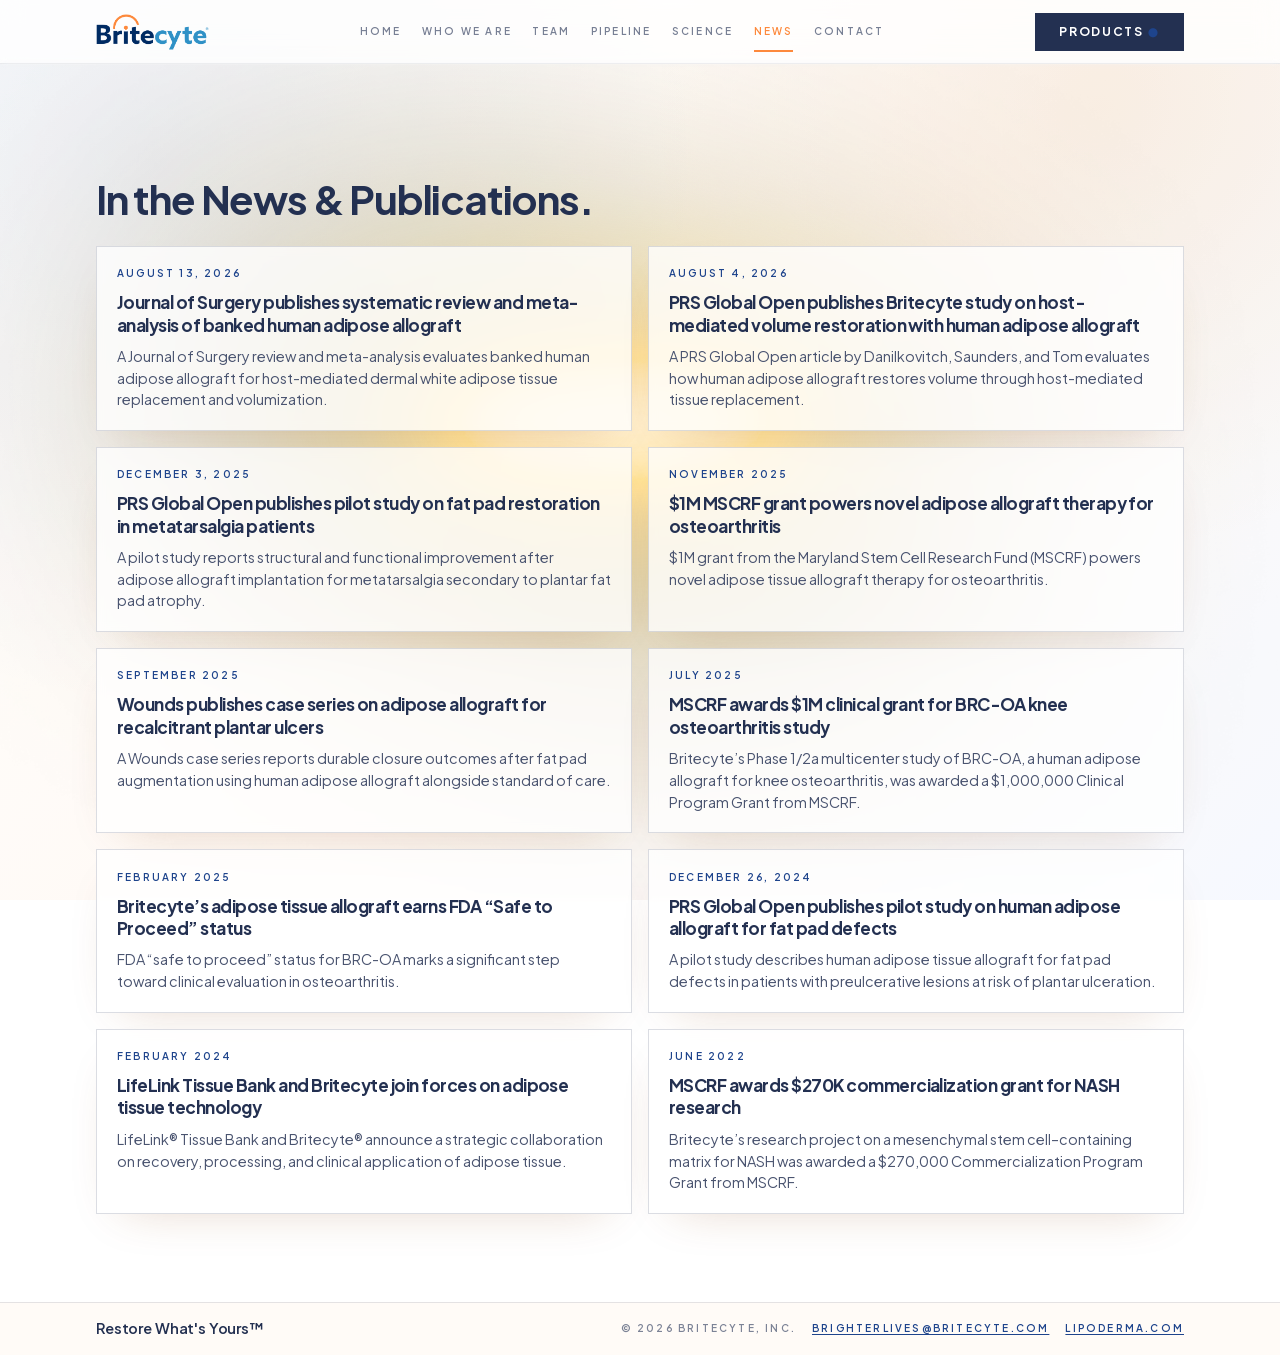
==== commit 0b12e2a7: "Ship the panel-app Britecyte preview with mobile polish. Rebuilds the team preview as a hash-tab sit" ====
--- a/news/index.html
+++ b/news/index.html
@@ -4,26 +4,27 @@
   <meta charset="utf-8" />
   <meta name="viewport" content="width=device-width, initial-scale=1" />
   <title>News—Britecyte</title>
-  <meta name="description" content="News, grants, partnerships, and regulatory updates from Britecyte." />
-  <link rel="stylesheet" href="../css/styles.css?v=20260818a" />
+  <meta name="description" content="News, publications, and updates from Britecyte." />
+  <link rel="stylesheet" href="../css/styles.css?v=20260822ai" />
 </head>
 <body>
   <div class="site-surface">
     <header class="site-header" id="site-header">
       <div class="site-header-inner">
-        <a href="../index.html" class="site-logo" aria-label="Britecyte home">
+        <a href="../index.html#home" class="site-logo" aria-label="Britecyte home">
           <img src="../assets/logos/britecyte-logo.png" alt="Britecyte" width="140" height="45" />
         </a>
         <nav class="site-nav microtype" aria-label="Primary">
-          <a href="../index.html#about">About</a>
-          <a href="../index.html#platform">Platform</a>
-          <a href="../index.html#products">Products</a>
-          <a href="../index.html#news">News</a>
-          <a href="../index.html#team">Team</a>
-          <a href="../index.html#contact">Contact</a>
+          <a class="site-tab" href="../index.html#home">Home</a>
+          <a class="site-tab" href="../index.html#about">Who We Are</a>
+          <a class="site-tab" href="../index.html#team">Team</a>
+          <a class="site-tab" href="../index.html#pipeline">Pipeline</a>
+          <a class="site-tab" href="../index.html#platform">Science</a>
+          <a class="site-tab is-active" href="./" aria-current="page">News</a>
+          <a class="site-tab" href="../index.html#contact">Contact</a>
         </nav>
         <div class="site-header-actions">
-          <a href="../lipoderma.html" class="btn btn-primary">Lipoderma<span class="text-flame"> ●</span></a>
+          <a href="../index.html#pipeline" class="btn btn-primary">Products<span class="text-flame"> ●</span></a>
           <button type="button" class="menu-toggle" aria-label="Toggle menu" aria-expanded="false" data-menu-toggle>
             <svg width="24" height="24" viewBox="0 0 24 24" fill="none" stroke="currentColor" stroke-width="1.5" aria-hidden="true">
               <path class="menu-icon-path" d="M4 6h16M4 12h16M4 18h16" />
@@ -31,95 +32,40 @@
           </button>
         </div>
       </div>
-      <nav class="site-nav-mobile microtype" data-mobile-nav aria-label="Mobile">
-        <a href="../index.html#about">About</a>
-        <a href="../index.html#platform">Platform</a>
-        <a href="../index.html#products">Products</a>
-        <a href="../index.html#news">News</a>
-        <a href="../index.html#team">Team</a>
-        <a href="../index.html#contact">Contact</a>
-      </nav>
     </header>
 
-    <main class="site-main">
+    <main class="site-main news-archive">
       <section class="section section-cream">
         <div class="container">
           <div class="section-header reveal">
-            <h1 class="section-title font-display">News &amp; updates.</h1>
-            <p class="section-intro">Grants, partnerships, and regulatory milestones from Britecyte.</p>
+            <h1 class="section-title font-display">In the News &amp; Publications.</h1>
           </div>
-          <div class="news-grid news-grid--page reveal">
-            <!-- NEWS_CARDS_START -->
-            <a class="news-card surface surface-lg" href="mscrf-1m-grant-osteoarthritis/">
-              <time class="microtype news-date" datetime="2025-11">November 2025</time>
-              <h2 class="font-display news-title">$1M MSCRF grant powers novel adipose allograft therapy for osteoarthritis</h2>
-              <p class="news-excerpt">$1M grant from the Maryland Stem Cell Research Fund (MSCRF) powers novel adipose tissue allograft therapy for osteoarthritis.</p>
-              <span class="news-tag microtype">Grant</span>
-            </a>
-            <a class="news-card surface surface-lg" href="mscrf-clinical-grant-brc-oa/">
-              <time class="microtype news-date" datetime="2025-07">July 2025</time>
-              <h2 class="font-display news-title">MSCRF awards $1M clinical grant for BRC-OA knee osteoarthritis study</h2>
-              <p class="news-excerpt">Britecyte’s Phase 1/2a multicenter study of BRC-OA, a human adipose allograft for knee osteoarthritis, was awarded a $1,000,000 Clinical Program Grant from MSCRF.</p>
-              <span class="news-tag microtype">Clinical</span>
-            </a>
-            <a class="news-card surface surface-lg" href="fda-safe-to-proceed-brc-oa/">
-              <time class="microtype news-date" datetime="2025-02">February 2025</time>
-              <h2 class="font-display news-title">Britecyte’s adipose tissue allograft earns FDA “Safe to Proceed” status</h2>
-              <p class="news-excerpt">FDA “safe to proceed” status for BRC-OA marks a significant step toward clinical evaluation in osteoarthritis.</p>
-              <span class="news-tag microtype">Regulatory</span>
-            </a>
-            <a class="news-card surface surface-lg" href="lifelink-britecyte-partnership/">
-              <time class="microtype news-date" datetime="2024-02">February 2024</time>
-              <h2 class="font-display news-title">LifeLink Tissue Bank and Britecyte join forces on adipose tissue technology</h2>
-              <p class="news-excerpt">LifeLink® Tissue Bank and Britecyte® announce a strategic collaboration on recovery, processing, and clinical application of adipose tissue.</p>
-              <span class="news-tag microtype">Partnership</span>
-            </a>
-            <a class="news-card surface surface-lg" href="mscrf-nash-commercialization-grant/">
-              <time class="microtype news-date" datetime="2022-06">June 2022</time>
-              <h2 class="font-display news-title">MSCRF awards $270K commercialization grant for NASH research</h2>
-              <p class="news-excerpt">Britecyte’s research project on a mesenchymal stem cell–containing matrix for NASH was awarded a $270,000 Commercialization Program Grant from MSCRF.</p>
-              <span class="news-tag microtype">Grant</span>
-            </a>
-            <!-- NEWS_CARDS_END -->
-          </div>
+          <div class="news-grid news-grid--page reveal" data-news-grid></div>
         </div>
       </section>
     </main>
 
-    <footer class="site-footer">
-      <div class="footer-gradient" aria-hidden="true"></div>
-      <div class="container footer-inner">
-        <div class="footer-lead">
-          <p class="font-display footer-headline">
-            Restore What's Yours™
-          </p>
+    <footer class="site-footer site-footer--slim">
+      <div class="container footer-inner footer-inner--slim">
+        <p class="footer-tagline footer-tagline--slim">Restore What's Yours™</p>
+        <div class="footer-meta microtype">
+          <span>© <span data-year></span> Britecyte, Inc.</span>
+          <a href="mailto:brighterlives@britecyte.com">brighterlives@britecyte.com</a>
+          <a class="footer-meta-more" href="https://lipoderma.com" target="_blank" rel="noopener noreferrer">lipoderma.com</a>
         </div>
-        <div class="footer-brand">
-            <img src="../assets/logos/britecyte-logo.png" alt="Britecyte" width="140" height="45" class="footer-logo" />
-            <p class="footer-tagline">Advancing Biorestoration therapies that work with the body's natural biology.</p>
-            <div class="footer-audience">
-              <div class="footer-patients">
-                <span class="footer-patients-label microtype">For patients</span>
-                <a href="https://lipoderma.com" target="_blank" rel="noopener noreferrer">lipoderma.com</a>
-              </div>
-              <div class="footer-clinicians">
-                <span class="footer-clinicians-label microtype">For clinicians</span>
-                <a href="https://launchpad.lipoderma.com" target="_blank" rel="noopener noreferrer">launchpad.lipoderma.com</a>
-              </div>
-            </div>
-            <ul class="footer-social microtype" aria-label="Social">
-              <li><a href="https://www.linkedin.com/company/britecyte-inc" target="_blank" rel="noopener noreferrer">LinkedIn</a></li>
-              <li><a href="https://www.instagram.com/restorewithlipoderma/" target="_blank" rel="noopener noreferrer">Instagram</a></li>
-              <li><a href="https://www.youtube.com/@lipoderma" target="_blank" rel="noopener noreferrer">YouTube</a></li>
-              <li><a href="https://www.facebook.com/profile.php?id=61584636432174" target="_blank" rel="noopener noreferrer">Facebook</a></li>
-            </ul>
-          </div>
-        <p class="footer-disclaimer microtype">
-          © <span data-year></span> Britecyte, Inc. All rights reserved. Lipoderma and Liposana are trademarks of Britecyte, Inc. This site is for informational purposes and is not medical advice.
-        </p>
+        <a class="btn btn-primary footer-contact" href="../index.html#contact">Contact</a>
       </div>
     </footer>
   </div>
-  <script type="module" src="../js/main.js?v=20260728a"></script>
+  <nav class="site-nav-mobile microtype" data-mobile-nav aria-label="Mobile">
+    <a class="site-tab" href="../index.html#home">Home</a>
+    <a class="site-tab" href="../index.html#about">Who We Are</a>
+    <a class="site-tab" href="../index.html#team">Team</a>
+    <a class="site-tab" href="../index.html#pipeline">Pipeline</a>
+    <a class="site-tab" href="../index.html#platform">Science</a>
+    <a class="site-tab is-active" href="./" aria-current="page">News</a>
+    <a class="site-tab" href="../index.html#contact">Contact</a>
+  </nav>
+  <script type="module" src="../js/main.js?v=20260822ag"></script>
 </body>
 </html>
--- a/css/styles.css
+++ b/css/styles.css
@@ -17,9 +17,9 @@
   --color-cream: #fffbf7;
   --color-sand: #f5e6d8;
   --color-bronze: #c0782e;
-  --color-bronze-deep: #8b4513;
   --color-flame: #1e448c;
   --color-orange-bright: #fd893c;
+  --color-bronze-deep: var(--color-orange-bright);
   --brand-wordmark-height-sm: 1.375rem;
   --brand-wordmark-height-md: 1.75rem;
   --brand-wordmark-height-lg: 2.25rem;
@@ -63,7 +63,6 @@
   scroll-behavior: smooth;
   scroll-padding-top: var(--site-header-h);
   -webkit-text-size-adjust: 100%;
-  zoom: 1.1;
 }
 
 body {
@@ -138,7 +137,7 @@
 }
 
 .text-bronze {
-  color: var(--color-bronze);
+  color: var(--color-orange-bright);
 }
 
 .text-bronze-deep {
@@ -396,7 +395,7 @@
 }
 
 .section-intro a:hover {
-  color: var(--color-bronze);
+  color: var(--color-orange-bright);
 }
 
 /* ── Header ──────────────────────────────────────────────────────────────── */
@@ -415,12 +414,14 @@
   content: "";
   position: absolute;
   inset-inline: 0;
-  bottom: -0.15rem;
+  bottom: -0.45rem;
   height: 0.9rem;
   pointer-events: none;
-  background: linear-gradient(to bottom, rgba(255, 255, 255, 0.12), transparent);
+  background: rgba(255, 255, 255, 0.01);
   backdrop-filter: blur(3px);
   -webkit-backdrop-filter: blur(3px);
+  mask-image: linear-gradient(to bottom, transparent 0%, #000 45%, transparent 100%);
+  -webkit-mask-image: linear-gradient(to bottom, transparent 0%, #000 45%, transparent 100%);
 }
 
 .site-header.is-scrolled {
@@ -446,7 +447,7 @@
 }
 
 .site-logo img {
-  height: 1.75rem;
+  height: 2.25rem;
   width: auto;
   display: block;
 }
@@ -473,27 +474,23 @@
 }
 
 .menu-toggle {
+  position: relative;
+  z-index: 90;
   display: flex;
   align-items: center;
   justify-content: center;
-  width: 2.5rem;
-  height: 2.5rem;
+  width: 2.75rem;
+  height: 2.75rem;
+  margin: 0;
+  padding: 0;
+  border: 0;
+  background: transparent;
   color: var(--color-ink);
+  cursor: pointer;
 }
 
 .site-nav-mobile {
   display: none;
-  flex-direction: column;
-  align-items: center;
-  gap: 1.25rem;
-  padding: 1.5rem;
-  border-top: 1px solid var(--color-hairline);
-  background: rgba(255, 255, 255, 0.95);
-  backdrop-filter: blur(12px);
-}
-
-.site-nav-mobile.is-open {
-  display: flex;
 }
 
 .site-main {
@@ -511,17 +508,44 @@
     display: flex;
   }
 
-  .menu-toggle {
+  .menu-toggle,
+  .site-nav-mobile {
+    display: none !important;
+  }
+}
+
+@media (max-width: 1023px) {
+  .site-header {
+    z-index: 90;
+  }
+
+  .site-nav-mobile.is-open {
+    display: flex;
+    flex-direction: column;
+    align-items: stretch;
+    gap: 0;
+    position: fixed;
+    top: 0;
+    right: 0;
+    bottom: 0;
+    left: 0;
+    z-index: 85;
+    padding: var(--site-header-h) 1.25rem 1.5rem;
+    border-top: 0;
+    background: rgba(255, 251, 247, 0.98);
+    overflow: auto;
+    -webkit-overflow-scrolling: touch;
+  }
+
+  html.is-menu-open .site-header::after {
     display: none;
   }
-}
-
-/* Mobile menu backdrop (V3 pattern) */
-@media (max-width: 1023px) {
-  .site-nav-mobile.is-open {
-    background: rgba(255, 255, 255, 0.96);
-    backdrop-filter: blur(8px);
-    -webkit-backdrop-filter: blur(8px);
+
+  .site-nav-mobile .site-tab {
+    width: 100%;
+    padding: 0.95rem 0.35rem;
+    font-size: 0.95rem;
+    text-align: left;
   }
 }
 
@@ -532,11 +556,11 @@
   justify-content: center;
   gap: 0.25rem;
   padding: 0.625rem 1.5rem;
-  font-size: 0.6875rem;
-  font-weight: 600;
-  letter-spacing: 0.18em;
+  font-size: 0.75rem;
+  font-weight: 700;
+  letter-spacing: 0.14em;
   text-transform: uppercase;
-  transition: background 0.2s, color 0.2s, border-color 0.2s;
+  transition: background 0.2s, color 0.2s, border-color 0.2s, transform 0.2s, box-shadow 0.2s;
   white-space: nowrap;
 }
 
@@ -547,6 +571,8 @@
 
 .btn-primary:hover {
   background: var(--color-bronze);
+  transform: translateY(-1px);
+  box-shadow: 0 8px 22px -14px rgba(35, 48, 81, 0.75);
 }
 
 .btn-secondary {
@@ -556,7 +582,7 @@
 }
 
 .btn-secondary:hover {
-  border-color: var(--color-bronze);
+  border-color: var(--color-orange-bright);
   color: var(--color-bronze-deep);
 }
 
@@ -569,6 +595,18 @@
 .btn-ghost:hover {
   border-color: var(--color-flame);
   color: var(--color-ink);
+  transform: translateY(-1px);
+  background: #fff;
+}
+
+.btn:focus-visible,
+.site-tab:focus-visible,
+.journey-item:focus-visible,
+.team-card:focus-visible,
+.pipe-node:focus-visible,
+.menu-toggle:focus-visible {
+  outline: 3px solid var(--color-accent-ring);
+  outline-offset: 3px;
 }
 
 .btn-full {
@@ -635,12 +673,33 @@
   margin-top: 0;
 }
 
-.hero-subhead {
+.hero-belief {
+  display: inline-block;
+  margin-top: 0.35rem;
+  max-width: 28rem;
+  color: var(--color-orange-bright);
+  font-size: clamp(1.15rem, 2.4vw, 1.55rem);
+  font-weight: 600;
+  line-height: 1.25;
+  letter-spacing: -0.02em;
+}
+
+.hero-subhead,
+.hero-lede {
   margin-top: 1.25rem;
-  max-width: 32rem;
+  max-width: 40rem;
   color: var(--color-ink-soft);
   line-height: 1.65;
   font-size: var(--type-lead);
+}
+
+.hero-lede {
+  display: grid;
+  gap: 1rem;
+}
+
+.hero-lede p {
+  margin: 0;
 }
 
 .hero-subhead strong {
@@ -947,26 +1006,42 @@
 .proof-stats {
   display: grid;
   grid-template-columns: repeat(2, minmax(0, 1fr));
-  gap: 1rem;
+  gap: 0;
   margin-top: 2rem;
+  padding-top: 0;
+  overflow: hidden;
+  border: 1px solid var(--color-hairline);
+  border-radius: 0;
+  background: rgba(255, 255, 255, 0.38);
+  box-shadow: 0 18px 42px -34px rgba(35, 48, 81, 0.38);
 }
 
 .proof-stats li {
-  min-height: 8rem;
-  justify-content: space-between;
-  padding: 1rem;
-  border: 1px solid var(--color-hairline);
-  background: rgba(255, 255, 255, 0.44);
+  min-height: 7.25rem;
+  align-items: center;
+  justify-content: center;
+  padding: 1.2rem;
+  border-bottom: 1px solid var(--color-hairline);
+  background: transparent;
+  text-align: center;
+}
+
+.proof-stats li:last-child {
+  border-bottom: 0;
 }
 
 .proof-stats strong {
-  font-size: clamp(1.7rem, 4vw, 2.35rem);
-  line-height: 1;
+  font-size: clamp(1.85rem, 4vw, 2.45rem);
+  line-height: 0.95;
+  letter-spacing: -0.04em;
 }
 
 .proof-stats span {
-  max-width: 10rem;
-  line-height: 1.45;
+  max-width: none;
+  margin-top: 0.55rem;
+  line-height: 1.35;
+  letter-spacing: -0.01em;
+  white-space: nowrap;
 }
 
 .proof-stats li:last-child:nth-child(odd) {
@@ -976,6 +1051,10 @@
 @media (min-width: 768px) {
   .proof-stats {
     grid-template-columns: repeat(5, minmax(0, 1fr));
+  }
+
+  .proof-stats li {
+    border-bottom: 0;
   }
 
   .proof-stats li:last-child:nth-child(odd) {
@@ -1067,7 +1146,7 @@
 }
 
 .product-link:hover {
-  color: var(--color-bronze);
+  color: var(--color-orange-bright);
 }
 
 @media (min-width: 1024px) {
@@ -1127,7 +1206,7 @@
 }
 
 .products-pipeline-card:hover .products-pipeline-card-cta {
-  color: var(--color-bronze);
+  color: var(--color-orange-bright);
 }
 
 @media (min-width: 768px) {
@@ -1499,8 +1578,9 @@
   margin-top: 1.75rem;
 }
 
-.news-more--header {
-  margin-top: 0.875rem;
+.news-more--footer {
+  text-align: center;
+  margin-top: 2rem;
 }
 
 .news-load-error {
@@ -1528,6 +1608,44 @@
   }
 }
 
+.news-archive {
+  padding-top: calc(var(--site-header-h) + 1.5rem);
+}
+
+.news-archive .section-header {
+  margin-bottom: 1.5rem;
+}
+
+.news-grid--page {
+  gap: 1rem;
+}
+
+.news-grid--page a.news-card {
+  padding: 1.2rem 1.25rem;
+  border-color: rgba(35, 48, 81, 0.16);
+  background: rgba(255, 255, 255, 0.78);
+}
+
+.news-grid--page .news-title {
+  font-size: 1.08rem;
+  line-height: 1.3;
+}
+
+.news-grid--page .news-excerpt {
+  font-size: 0.9rem;
+  line-height: 1.5;
+}
+
+@media (max-width: 767px) {
+  .news-archive {
+    padding-top: calc(var(--site-header-h) + 1rem);
+  }
+
+  .news-grid--page {
+    grid-template-columns: 1fr;
+  }
+}
+
 /* Article pages */
 .article-container {
   max-width: 42rem;
@@ -1542,7 +1660,7 @@
 }
 
 .article-back a:hover {
-  color: var(--color-bronze);
+  color: var(--color-orange-bright);
 }
 
 .article-header {
@@ -1590,7 +1708,7 @@
 }
 
 .article-links a:hover {
-  color: var(--color-bronze);
+  color: var(--color-orange-bright);
 }
 
 .article-back-bottom {
@@ -1706,10 +1824,21 @@
   padding: 0;
   overflow: hidden;
   cursor: pointer;
+  text-align: left;
+  color: inherit;
+  font: inherit;
+  border: 1px solid var(--color-hairline);
+  transition: box-shadow 0.18s var(--ease-out), border-color 0.18s var(--ease-out);
+}
+
+.team-card.is-active {
+  border-color: rgba(212, 137, 74, 0.55);
+  box-shadow: 0 0 0 1px rgba(212, 137, 74, 0.28);
 }
 
 .team-card-inner {
   position: relative;
+  display: block;
   aspect-ratio: 3 / 4;
   overflow: hidden;
 }
@@ -1744,38 +1873,64 @@
 .team-card-title {
   display: block;
   margin-top: 0.35rem;
-  color: var(--color-bronze);
+  color: var(--color-orange-bright);
   line-height: 1.35;
 }
 
-.team-card-bio {
-  position: absolute;
-  inset: 0;
-  z-index: 3;
+.team-stage {
+  display: grid;
+  grid-template-columns: minmax(0, 1.45fr) minmax(16rem, 0.9fr);
+  gap: 1.25rem;
+  align-items: stretch;
+  min-height: 0;
+  flex: 1;
+}
+
+.team-bio-box {
+  min-height: 0;
+  padding: 1.25rem 1.35rem;
   display: flex;
-  align-items: flex-start;
-  padding: 1rem;
-  background: rgba(28, 18, 10, 0.92);
-  color: rgba(255, 251, 247, 0.95);
-  opacity: 0;
-  overflow-x: hidden;
-  overflow-y: auto;
-  cursor: text;
-  -webkit-overflow-scrolling: touch;
-  overscroll-behavior: contain;
-  transition: opacity 0.35s var(--ease-out);
-}
-
-.team-card-bio p {
+  flex-direction: column;
+  justify-content: flex-start;
+  gap: 0.45rem;
+}
+
+.team-bio-placeholder {
+  margin: auto 0;
+  color: var(--color-ink-soft);
+  font-size: 0.92rem;
+  line-height: 1.5;
+}
+
+.team-bio-kicker {
   margin: 0;
-  font-size: 1.05rem;
+  color: var(--color-bronze-deep);
+}
+
+.team-bio-name {
+  margin: 0;
+  font-size: 1.35rem;
+  line-height: 1.15;
+  letter-spacing: -0.02em;
+}
+
+.team-bio-role {
+  margin: 0 0 0.65rem;
+  color: var(--color-ink-soft);
+  font-size: 0.82rem;
+}
+
+.team-bio-copy p {
+  margin: 0;
+  color: var(--color-ink-soft);
+  font-size: 0.92rem;
   line-height: 1.55;
-  color: #fff;
-}
-
-.team-card:hover .team-card-bio,
-.team-card:focus-within .team-card-bio {
-  opacity: 1;
+}
+
+@media (max-width: 900px) {
+  .team-stage {
+    grid-template-columns: 1fr;
+  }
 }
 
 .contact-email {
@@ -1787,7 +1942,7 @@
 }
 
 .contact-email:hover {
-  color: var(--color-bronze);
+  color: var(--color-orange-bright);
 }
 
 .contact-form {
@@ -1823,7 +1978,7 @@
 
 .form-input:focus {
   outline: none;
-  border-color: var(--color-bronze);
+  border-color: var(--color-orange-bright);
 }
 
 .form-textarea {
@@ -1879,25 +2034,11 @@
   .team-card-name-text {
     font-size: 0.85rem;
   }
-
-  .team-card-bio {
-    padding: 1rem;
-  }
-
-  .team-card-bio p {
-    font-size: 0.95rem;
-    line-height: 1.5;
-  }
 }
 
 @media (max-width: 639px) {
-  .team-card-bio {
-    padding: 1rem;
-  }
-
-  .team-card-bio p {
-    font-size: 1.05rem;
-    line-height: 1.55;
+  .team-card-name-text {
+    font-size: 0.9rem;
   }
 }
 
@@ -2021,28 +2162,6 @@
   transform: translateY(-100%);
   background: linear-gradient(to bottom, transparent, var(--color-ivory));
   pointer-events: none;
-}
-
-/* Give abbreviated subpage footers the same soft transition as the homepage. */
-.site-footer:not(:has(.footer-gradient))::before {
-  content: "";
-  position: absolute;
-  inset-inline: 0;
-  top: -0.75rem;
-  height: 1.5rem;
-  pointer-events: none;
-  background: linear-gradient(to bottom, transparent, rgba(255, 255, 255, 0.72));
-  backdrop-filter: blur(4px);
-  -webkit-backdrop-filter: blur(4px);
-}
-
-.site-footer:not(:has(.footer-inner)) > .container {
-  max-width: var(--container-max);
-  padding-inline: var(--container-pad-x);
-}
-
-.site-footer:not(:has(.footer-inner)) .footer-social {
-  margin-bottom: 2rem;
 }
 
 .footer-lead {
@@ -2377,3 +2496,2404 @@
   line-height: 1.65;
   color: var(--color-ink-soft);
 }
+
+/* ── Interactive pipeline map ────────────────────────────────────────────── */
+:root {
+  --pipe-structure: var(--color-flame);
+  --pipe-function: #2f7a56;
+}
+
+.pipe-map {
+  position: relative;
+  z-index: 1;
+  display: grid;
+  gap: 1.5rem;
+  padding: 0;
+  border: 0;
+  background: transparent;
+  backdrop-filter: none;
+}
+
+.pipe-map-hub {
+  display: inline-flex;
+  align-items: center;
+  gap: 0.75rem;
+  justify-self: center;
+  padding: 0.7rem 1.15rem;
+  border: 1px solid var(--color-hairline);
+  border-radius: 999px;
+  background: #fff;
+  font-size: 0.78rem;
+  font-weight: 800;
+  letter-spacing: 0.14em;
+  text-transform: uppercase;
+}
+
+.pipe-map-hub-mark {
+  width: 1.35rem;
+  height: 1.35rem;
+  border-radius: 50%;
+  background:
+    radial-gradient(circle at 30% 30%, var(--pipe-structure) 0 28%, transparent 29%),
+    radial-gradient(circle at 70% 35%, var(--pipe-function) 0 22%, transparent 23%),
+    radial-gradient(circle at 50% 70%, var(--color-bronze) 0 20%, transparent 21%),
+    #eef3fb;
+}
+
+.pipe-map-branches {
+  display: grid;
+  grid-template-columns: 1fr 1fr;
+  gap: 1.25rem;
+}
+
+.pipe-branch-kicker {
+  margin: 0 0 0.35rem;
+  font-size: 0.72rem;
+  font-weight: 800;
+  letter-spacing: 0.16em;
+  text-transform: uppercase;
+}
+
+.pipe-branch--structure .pipe-branch-kicker {
+  color: var(--pipe-structure);
+}
+
+.pipe-branch--function .pipe-branch-kicker {
+  color: var(--pipe-function);
+}
+
+.pipe-branch-lede {
+  margin: 0 0 1rem;
+  color: var(--color-ink-soft);
+  font-size: 0.92rem;
+  line-height: 1.5;
+}
+
+.pipe-branch-cards {
+  display: grid;
+  gap: 0.75rem;
+}
+
+.pipe-node {
+  display: grid;
+  grid-template-columns: auto minmax(0, 1fr) auto auto;
+  gap: 0.85rem;
+  align-items: center;
+  width: 100%;
+  padding: 0.85rem 1rem;
+  border: 1px solid var(--color-hairline);
+  border-left-width: 4px;
+  background: #fff;
+  color: inherit;
+  text-align: left;
+  cursor: pointer;
+  border-radius: 0.7rem;
+  transition: border-color 0.18s var(--ease-out), background 0.18s var(--ease-out), transform 0.18s var(--ease-out), box-shadow 0.18s var(--ease-out);
+}
+
+.pipe-node::after {
+  content: "›";
+  color: var(--color-bronze-deep);
+  font-size: 1.35rem;
+  font-weight: 700;
+  line-height: 1;
+  transition: transform 180ms var(--ease-out);
+}
+
+.pipe-node:hover::after,
+.pipe-node.is-active::after {
+  transform: translateX(0.18rem);
+}
+
+.pipe-branch--structure .pipe-node {
+  border-left-color: var(--pipe-structure);
+}
+
+.pipe-branch--function .pipe-node {
+  border-left-color: var(--pipe-function);
+}
+
+.pipe-node:hover,
+.pipe-node.is-active {
+  transform: translateY(-2px);
+  background: #fff;
+}
+
+.pipe-node:hover {
+  border-color: rgba(212, 137, 74, 0.5);
+  box-shadow: 0 12px 28px -22px rgba(35, 48, 81, 0.8);
+}
+
+.pipe-branch--structure .pipe-node.is-active {
+  border-color: rgba(30, 68, 140, 0.35);
+  box-shadow: 0 0 0 1px rgba(30, 68, 140, 0.12);
+}
+
+.pipe-branch--function .pipe-node.is-active {
+  border-color: rgba(47, 122, 86, 0.35);
+  box-shadow: 0 0 0 1px rgba(47, 122, 86, 0.12);
+}
+
+.pipe-node-icon {
+  display: grid;
+  place-items: center;
+  width: 2.5rem;
+  height: 2.5rem;
+  color: var(--color-ink);
+}
+
+.pipe-node-icon svg {
+  width: 1.75rem;
+  height: 1.75rem;
+}
+
+.pipe-node-copy {
+  display: grid;
+  gap: 0.15rem;
+  min-width: 0;
+}
+
+.pipe-node-area {
+  color: var(--color-ink-soft);
+  font-size: 0.72rem;
+  font-weight: 700;
+  letter-spacing: 0.08em;
+  text-transform: uppercase;
+}
+
+.pipe-node-name {
+  font-family: var(--font-display);
+  font-size: 1.05rem;
+  font-weight: 700;
+  letter-spacing: -0.02em;
+}
+
+.pipe-node-stage {
+  display: inline-flex;
+  align-items: center;
+  min-height: 1.5rem;
+  padding: 0.15rem 0.5rem;
+  border-radius: 999px;
+  font-size: 0.62rem;
+  font-weight: 800;
+  letter-spacing: 0.12em;
+  text-transform: uppercase;
+  white-space: nowrap;
+}
+
+.pipe-node-stage--commercial {
+  color: var(--pipe-structure);
+  background: rgba(30, 68, 140, 0.1);
+}
+
+.pipe-node-stage--clinical {
+  color: var(--pipe-function);
+  background: rgba(47, 122, 86, 0.12);
+}
+
+.pipe-node-stage--preclinical {
+  color: var(--pipe-function);
+  background: rgba(47, 122, 86, 0.08);
+  border: 1px dashed rgba(47, 122, 86, 0.35);
+}
+
+.pipe-detail {
+  padding: clamp(0.25rem, 1vw, 0.5rem) 0;
+  min-height: 12rem;
+  background: transparent;
+  border: 0;
+  box-shadow: none;
+}
+
+.pipe-detail-eyebrow {
+  margin: 0 0 0.5rem;
+  color: var(--color-bronze-deep);
+}
+
+.pipe-detail-title {
+  margin: 0 0 0.5rem;
+  font-size: clamp(1.4rem, 3vw, 1.9rem);
+  letter-spacing: -0.03em;
+}
+
+.pipe-detail-lead {
+  margin: 0 0 1rem;
+  color: var(--color-ink);
+  font-size: 1.05rem;
+  line-height: 1.45;
+  font-weight: 600;
+}
+
+.pipe-detail-body {
+  display: grid;
+  gap: 0.85rem;
+}
+
+.pipe-detail-body p {
+  margin: 0;
+  color: var(--color-ink-soft);
+  line-height: 1.65;
+}
+
+.pipe-detail-link a {
+  display: inline-block;
+  margin-top: 1rem;
+  border-bottom: 1px solid currentColor;
+  font-size: 0.78rem;
+  font-weight: 800;
+  letter-spacing: 0.12em;
+  text-transform: uppercase;
+}
+
+/* Compact, split-view pipeline: detail remains stable while programs change. */
+.products-section .products-bg {
+  inset: 0 auto auto 0;
+  width: 100%;
+  height: 52rem;
+}
+
+.pipe-map {
+  grid-template-columns: minmax(0, 1.1fr) minmax(19rem, 0.9fr);
+  grid-template-areas: "detail controls";
+  align-items: stretch;
+  gap: 1rem 1.25rem;
+  min-height: 31rem;
+}
+
+.pipe-detail {
+  grid-area: detail;
+  min-height: 0;
+  height: 25.25rem;
+  overflow-y: auto;
+  overscroll-behavior: contain;
+  scrollbar-color: var(--color-bronze) transparent;
+  scrollbar-width: thin;
+}
+
+.pipe-detail > * {
+  transition: opacity 0.18s var(--ease-out), transform 0.18s var(--ease-out);
+}
+
+.pipe-detail.is-updating > * {
+  animation: pipe-detail-in 0.24s var(--ease-out) both;
+}
+
+@keyframes pipe-detail-in {
+  from {
+    opacity: 0;
+    transform: translateY(0.45rem);
+  }
+  to {
+    opacity: 1;
+    transform: translateY(0);
+  }
+}
+
+.pipe-detail-body {
+  gap: 0.7rem;
+}
+
+.pipe-detail-body p {
+  font-size: 0.9rem;
+  line-height: 1.55;
+}
+
+.pipe-map-controls {
+  grid-area: controls;
+  display: grid;
+  align-content: start;
+  gap: 0.55rem;
+  min-width: 0;
+}
+
+.pipe-map-hub {
+  justify-self: stretch;
+  justify-content: center;
+}
+
+.pipe-map-branches {
+  grid-template-columns: 1fr;
+  gap: 0.9rem;
+}
+
+.pipe-branch-lede {
+  display: none;
+}
+
+.pipe-branch-cards {
+  gap: 0.5rem;
+}
+
+.pipe-node {
+  padding: 0.65rem 0.75rem;
+}
+
+.pipe-node-icon {
+  width: 2.15rem;
+  height: 2.15rem;
+}
+
+.pipe-node-icon svg {
+  width: 1.45rem;
+  height: 1.45rem;
+}
+
+@media (max-width: 860px) {
+  .products-section .products-bg {
+    inset: 0;
+    height: auto;
+  }
+
+  .pipe-map {
+    grid-template-columns: 1fr;
+    grid-template-areas:
+      "controls"
+      "detail";
+    min-height: 0;
+  }
+
+  .pipe-detail {
+    height: auto;
+    max-height: 26rem;
+  }
+
+  .pipe-map-branches {
+    grid-template-columns: 1fr;
+  }
+
+  .pipe-node {
+    grid-template-columns: auto 1fr;
+  }
+
+  .pipe-node-stage {
+    grid-column: 2;
+    justify-self: start;
+  }
+}
+
+/* ── Type-on reveal ──────────────────────────────────────────────────────── */
+.type-sr {
+  position: absolute;
+  width: 1px;
+  height: 1px;
+  padding: 0;
+  margin: -1px;
+  overflow: hidden;
+  clip: rect(0, 0, 0, 0);
+  white-space: nowrap;
+  border: 0;
+}
+
+.type-line {
+  display: inline;
+}
+
+.type-ch {
+  display: inline;
+  opacity: 0;
+}
+
+.type-ch.is-on {
+  opacity: 1;
+}
+
+.is-typed .type-ch {
+  opacity: 1;
+}
+
+@media (prefers-reduced-motion: reduce) {
+  .type-ch {
+    opacity: 1 !important;
+  }
+}
+
+/* ── Journey timeline ────────────────────────────────────────────────────── */
+.journey-timeline {
+  --journey-rail-width: 9rem;
+  position: relative;
+  display: flex;
+  flex-direction: column;
+  gap: 0;
+  max-width: 58rem;
+  margin: 2.5rem auto 0;
+  padding: 0;
+  list-style: none;
+}
+
+.journey-item {
+  --journey-accent: var(--color-bronze);
+  position: relative;
+  display: grid;
+  grid-template-columns: var(--journey-rail-width) minmax(0, 1fr);
+  column-gap: clamp(1.5rem, 4vw, 3.5rem);
+  min-width: 0;
+  padding-bottom: clamp(2.5rem, 5vw, 4.25rem);
+}
+
+.journey-item:last-child {
+  padding-bottom: 0;
+}
+
+.journey-item--blue {
+  --journey-accent: #6eb0da;
+}
+
+.journey-item--navy {
+  --journey-accent: #16397e;
+}
+
+.journey-item--orange {
+  --journey-accent: #f57d20;
+}
+
+.journey-item--gold {
+  --journey-accent: #f1b64c;
+}
+
+.journey-rail {
+  position: relative;
+  display: grid;
+  justify-items: center;
+  align-content: start;
+  gap: 0.7rem;
+}
+
+.journey-item:not(:last-child) .journey-rail::after {
+  content: "";
+  position: absolute;
+  top: 6.25rem;
+  bottom: calc(-1 * clamp(2.5rem, 5vw, 4.25rem));
+  width: 1px;
+  background: var(--color-hairline);
+}
+
+.journey-year {
+  margin: 0;
+  color: var(--journey-accent);
+  font-size: 0.78rem;
+  font-weight: 700;
+  letter-spacing: 0.12em;
+  font-variant-numeric: tabular-nums;
+}
+
+.journey-photo {
+  position: relative;
+  z-index: 1;
+  width: 4.75rem;
+  height: 4.75rem;
+  margin: 0;
+  padding: 0.22rem;
+  border: 3px solid var(--journey-accent);
+  border-radius: 50%;
+  background: #fff;
+  overflow: hidden;
+}
+
+.journey-photo img {
+  width: 100%;
+  height: 100%;
+  border-radius: 50%;
+  object-fit: cover;
+}
+
+.journey-photo--contain img {
+  object-fit: contain;
+  padding: 0.5rem;
+}
+
+.journey-photo--mscrf {
+  background: #6d6d6d;
+}
+
+.journey-content {
+  min-width: 0;
+  padding: 0.3rem 0 0.25rem;
+}
+
+.journey-content h3 {
+  margin: 0;
+  color: var(--color-ink);
+  font-size: clamp(1.2rem, 1.8vw, 1.55rem);
+  line-height: 1.15;
+  text-wrap: balance;
+}
+
+.journey-content p {
+  max-width: 42rem;
+  margin: 0.65rem 0 0;
+  color: var(--color-ink-soft);
+  font-size: 0.95rem;
+  line-height: 1.7;
+  text-wrap: pretty;
+}
+
+@media (max-width: 640px) {
+  .journey-timeline {
+    --journey-rail-width: 4.25rem;
+    margin-top: 2rem;
+  }
+
+  .journey-item {
+    column-gap: 1.15rem;
+    padding-bottom: 2.5rem;
+  }
+
+  .journey-rail {
+    gap: 0.55rem;
+  }
+
+  .journey-item:not(:last-child) .journey-rail::after {
+    top: 5.25rem;
+    bottom: -2.5rem;
+  }
+
+  .journey-year {
+    font-size: 0.7rem;
+  }
+
+  .journey-photo {
+    width: 3.5rem;
+    height: 3.5rem;
+  }
+
+  .journey-content {
+    padding-top: 0.1rem;
+  }
+
+  .journey-content h3 {
+    font-size: 1.15rem;
+  }
+
+  .journey-content p {
+    margin-top: 0.5rem;
+    font-size: 0.875rem;
+    line-height: 1.65;
+  }
+}
+
+
+/* ── Panel app shell (tabbed viewport) ───────────────────────────────────── */
+:root {
+  --site-footer-h: 3.25rem;
+}
+
+html.is-menu-open,
+html.is-menu-open body {
+  overflow: hidden;
+}
+
+html.is-panel-app {
+  scroll-behavior: auto;
+  overflow: hidden;
+  height: 100%;
+}
+
+body.is-panel-app {
+  overflow: hidden;
+  height: 100%;
+}
+
+.site-shell {
+  min-height: 100dvh;
+  height: 100dvh;
+  display: grid;
+  grid-template-rows: var(--site-header-h) minmax(0, 1fr) var(--site-footer-h);
+  overflow: hidden;
+}
+
+.is-panel-app .site-header {
+  position: relative;
+  inset: auto;
+}
+
+.is-panel-app .site-main {
+  padding-top: 0;
+  min-height: 0;
+}
+
+.panel-stage {
+  position: relative;
+  min-height: 0;
+  overflow: hidden;
+}
+
+.panel {
+  position: absolute;
+  inset: 0;
+  overflow: hidden;
+  overscroll-behavior: none;
+  opacity: 0;
+  visibility: hidden;
+  pointer-events: none;
+  transform: translateY(0.4rem);
+  transition:
+    opacity 280ms var(--ease-out),
+    transform 280ms var(--ease-out),
+    visibility 0s linear 280ms;
+}
+
+.panel.is-active {
+  opacity: 1;
+  visibility: visible;
+  pointer-events: auto;
+  transform: none;
+  transition:
+    opacity 280ms var(--ease-out),
+    transform 280ms var(--ease-out),
+    visibility 0s;
+}
+
+.panel.is-exit {
+  opacity: 0;
+  transform: translateY(-0.25rem);
+}
+
+.panel.is-enter {
+  opacity: 0;
+  transform: translateY(0.45rem);
+}
+
+.panel-body {
+  height: 100%;
+  min-height: 0;
+  box-sizing: border-box;
+}
+
+.is-panel-app .hero,
+.is-panel-app .section.panel-body {
+  height: 100%;
+  min-height: 0;
+  max-height: 100%;
+  padding-block: clamp(0.85rem, 2vh, 1.5rem);
+  display: flex;
+  flex-direction: column;
+  overflow: hidden;
+}
+
+.is-panel-app .panel-body > .container,
+.is-panel-app .hero-grid {
+  flex: 1;
+  min-height: 0;
+}
+
+.is-panel-app .panel-body > .container {
+  display: flex;
+  flex-direction: column;
+  overflow: hidden;
+}
+
+.is-panel-app .section-header {
+  margin-bottom: clamp(0.8rem, 1.8vh, 1.2rem);
+  flex-shrink: 0;
+}
+
+.is-panel-app .section-title {
+  font-size: clamp(1.55rem, 2.1vw, 2.05rem);
+  letter-spacing: -0.035em;
+  line-height: 1.08;
+}
+
+.is-panel-app .section-intro {
+  margin-top: 0.45rem;
+  max-width: 40rem;
+  font-size: clamp(0.88rem, 0.95vw, 0.98rem);
+  line-height: 1.45;
+}
+
+.is-panel-app .hero-headline {
+  font-size: clamp(2.1rem, 4.2vw, 2.85rem);
+}
+
+.is-panel-app .hero-belief {
+  max-width: 26rem;
+  font-size: clamp(1.05rem, 1.8vw, 1.28rem);
+}
+
+.is-panel-app .hero-lede {
+  margin-top: 1rem;
+  max-width: 34rem;
+  gap: 0.7rem;
+  font-size: 0.92rem;
+  line-height: 1.5;
+}
+
+.is-panel-app .hero-copy.reveal {
+  opacity: 1;
+  transform: none;
+}
+
+.is-panel-app .about-top {
+  display: block;
+  margin-bottom: 0.45rem;
+  flex-shrink: 0;
+}
+
+.is-panel-app .about-top .section-header {
+  margin-bottom: 0;
+}
+
+.is-panel-app .journey-stage {
+  flex: 1;
+  min-height: 0;
+  display: grid;
+  grid-template-rows: auto minmax(0, 1fr) auto;
+  gap: clamp(0.4rem, 1vh, 0.7rem);
+  overflow: hidden;
+  padding-top: 0.2rem;
+}
+
+.is-panel-app .journey-detail {
+  display: grid;
+  grid-template-columns: auto minmax(0, 1fr);
+  align-items: center;
+  gap: clamp(1.1rem, 2.4vw, 2rem);
+  min-height: 0;
+  padding: clamp(0.9rem, 2vh, 1.35rem) clamp(1.1rem, 2.2vw, 1.75rem);
+  overflow: auto;
+}
+
+.is-panel-app .journey-detail.is-updating .journey-detail-copy,
+.is-panel-app .journey-detail.is-updating .journey-detail-media img {
+  animation: pipe-detail-in 0.24s var(--ease-out) both;
+}
+
+.is-panel-app .journey-detail-media,
+.is-panel-app .journey-detail-media--medallion {
+  position: relative;
+  width: clamp(8.5rem, 16vh, 12.5rem);
+  height: clamp(8.5rem, 16vh, 12.5rem);
+  border-radius: 50%;
+  background:
+    linear-gradient(160deg, rgba(22, 57, 126, 0.08), transparent 55%),
+    #ece7df;
+  overflow: hidden;
+  box-shadow:
+    0 0 0 4px rgba(255, 255, 255, 0.9),
+    0 0 0 6px rgba(212, 137, 74, 0.45);
+  flex-shrink: 0;
+}
+
+.is-panel-app .journey-detail-media img {
+  width: 100%;
+  height: 100%;
+  object-fit: cover;
+  display: block;
+}
+
+.is-panel-app .journey-detail-media--contain {
+  display: grid;
+  place-items: center;
+  padding: 1.15rem;
+  background:
+    radial-gradient(circle at 30% 20%, rgba(255, 255, 255, 0.85), transparent 55%),
+    #f4f0ea;
+}
+
+.is-panel-app .journey-detail-media--contain img {
+  width: 72%;
+  height: auto;
+  max-height: 72%;
+  object-fit: contain;
+}
+
+.is-panel-app .journey-detail-media--mscrf,
+.is-panel-app .journey-photo--mscrf {
+  background: #6d6d6d;
+}
+
+.is-panel-app .journey-photo--lab img,
+.is-panel-app .journey-detail-media--lab img {
+  object-position: 32% 40%;
+}
+
+.is-panel-app .journey-detail-copy {
+  display: flex;
+  flex-direction: column;
+  justify-content: center;
+  min-width: 0;
+  min-height: 0;
+  padding: 0;
+  overflow: auto;
+}
+
+.is-panel-app .journey-detail-year {
+  margin: 0 0 0.45rem;
+  color: var(--color-bronze-deep);
+}
+
+.is-panel-app .journey-detail h3 {
+  margin: 0 0 0.65rem;
+  font-size: clamp(1.4rem, 2vw, 1.9rem);
+  line-height: 1.12;
+  text-wrap: balance;
+}
+
+.is-panel-app .journey-detail p {
+  margin: 0;
+  color: var(--color-ink-soft);
+  font-size: clamp(0.92rem, 1vw, 1.02rem);
+  line-height: 1.55;
+  text-wrap: pretty;
+}
+
+.is-panel-app .journey-detail p + p {
+  margin-top: 0.7rem;
+}
+
+.is-panel-app .journey-timeline {
+  --journey-rail-width: auto;
+  position: relative;
+  display: grid;
+  grid-template-columns: repeat(6, minmax(0, 1fr));
+  gap: 0.35rem;
+  max-width: none;
+  margin: 0;
+  padding: 0.75rem 0.15rem 0.3rem;
+  list-style: none;
+  flex: none;
+  overflow: visible;
+  border: 0;
+}
+
+.is-panel-app .journey-timeline::before {
+  content: "";
+  position: absolute;
+  left: 7%;
+  right: 7%;
+  top: calc(0.75rem + 1.85rem);
+  height: 2px;
+  background: linear-gradient(90deg, transparent, rgba(212, 137, 74, 0.55), transparent);
+  pointer-events: none;
+}
+
+.is-panel-app .journey-timeline > li {
+  min-width: 0;
+}
+
+.is-panel-app .journey-item {
+  position: relative;
+  z-index: 1;
+  width: 100%;
+  min-height: 0;
+  display: flex;
+  flex-direction: column;
+  align-items: center;
+  justify-content: flex-start;
+  gap: 0.28rem;
+  padding: 0.15rem 0.3rem 0.2rem;
+  border: 0;
+  border-radius: 0;
+  background: transparent;
+  color: inherit;
+  font: inherit;
+  text-align: center;
+  cursor: pointer;
+  box-shadow: none;
+  transition: color 180ms var(--ease-out);
+}
+
+.is-panel-app .journey-timeline > li:last-child .journey-item {
+  border-right: 0;
+}
+
+.is-panel-app .journey-item:hover {
+  transform: none;
+  background: transparent;
+}
+
+.is-panel-app .journey-item.is-active {
+  background: transparent;
+  box-shadow: none;
+}
+
+.is-panel-app .journey-item.is-active .journey-photo {
+  transform: none;
+  box-shadow:
+    0 0 0 3px #fff,
+    0 0 0 6px #d4894a;
+}
+
+.is-panel-app .journey-item.is-active .journey-label {
+  color: var(--color-ink);
+}
+
+.is-panel-app .journey-rail {
+  display: contents;
+}
+
+.is-panel-app .journey-year {
+  order: 2;
+  min-width: 0;
+  margin: 0.1rem 0 0;
+  color: var(--journey-accent);
+  font-size: 0.78rem;
+  font-weight: 800;
+  letter-spacing: 0.08em;
+}
+
+.is-panel-app .journey-photo {
+  display: block;
+  order: 1;
+  width: 3.7rem;
+  height: 3.7rem;
+  margin: 0;
+  border-radius: 50%;
+  overflow: hidden;
+  background: #fff;
+  box-shadow:
+    0 0 0 2px #fff,
+    0 0 0 3px rgba(35, 48, 81, 0.14);
+  transition: box-shadow 180ms var(--ease-out);
+}
+
+.is-panel-app .journey-photo img {
+  width: 100%;
+  height: 100%;
+  object-fit: cover;
+  border-radius: 50%;
+}
+
+.is-panel-app .journey-photo--contain img {
+  object-fit: contain;
+  padding: 0.35rem;
+}
+
+.is-panel-app .journey-photo--mscrf,
+.is-panel-app .journey-item.is-active .journey-photo--mscrf {
+  background: #6d6d6d;
+}
+
+.is-panel-app .journey-label {
+  order: 3;
+  max-width: 9.25rem;
+  font-size: 0.72rem;
+  line-height: 1.2;
+  color: var(--color-ink-soft);
+  display: -webkit-box;
+  -webkit-line-clamp: 2;
+  -webkit-box-orient: vertical;
+  overflow: hidden;
+}
+
+.is-panel-app .journey-content p {
+  /* unused in select layout */
+}
+
+.is-panel-app .journey-card-copy {
+  display: none;
+}
+
+.is-panel-app .pathway-pager {
+  display: none;
+}
+
+.is-panel-app .proof-stats {
+  margin-top: 0;
+  flex-shrink: 0;
+  grid-template-columns: minmax(20.5rem, 1.55fr) repeat(4, minmax(0, 1fr));
+  border-radius: 0;
+}
+
+.is-panel-app .proof-stats li {
+  min-height: 5.85rem;
+  padding: 0.85rem 0.7rem 0.95rem;
+  justify-content: center;
+}
+
+.is-panel-app .proof-stats strong {
+  font-size: clamp(1.75rem, 2.4vw, 2.2rem);
+}
+
+.is-panel-app .proof-stats span,
+.is-panel-app .proof-stat-line {
+  max-width: none;
+  margin-top: 0.35rem;
+  font-size: 0.8rem;
+  line-height: 1.35;
+  white-space: nowrap;
+}
+
+.is-panel-app .interaction-hint {
+  display: none;
+}
+
+.is-panel-app .team-panel-layout {
+  height: 100%;
+}
+
+.is-panel-app .team-stage {
+  flex: 1;
+  min-height: 0;
+  display: grid;
+  grid-template-columns: none;
+  grid-template-rows: auto minmax(0, 1fr);
+  gap: clamp(0.45rem, 1vh, 0.7rem);
+  overflow: hidden;
+}
+
+.is-panel-app .team-detail {
+  display: grid;
+  grid-template-columns: minmax(12rem, 0.72fr) minmax(0, 1.28fr);
+  gap: 0;
+  min-height: 0;
+  padding: 0;
+  overflow: hidden;
+}
+
+.is-panel-app .team-detail.is-updating .team-detail-copy,
+.is-panel-app .team-detail.is-updating .team-detail-media img {
+  animation: pipe-detail-in 0.24s var(--ease-out) both;
+}
+
+.is-panel-app .team-detail {
+  border-radius: 0;
+}
+
+.is-panel-app .team-detail-credit {
+  display: none;
+}
+
+.is-panel-app .team-detail-media {
+  min-height: 0;
+  background: #ece7df;
+  overflow: hidden;
+  border-radius: 0;
+}
+
+.is-panel-app .team-detail-media img {
+  display: block;
+  width: 100%;
+  height: 100%;
+  object-fit: cover;
+  object-position: center top;
+}
+
+.is-panel-app .team-detail-copy {
+  display: flex;
+  flex-direction: column;
+  justify-content: center;
+  min-width: 0;
+  padding: clamp(1rem, 2.4vh, 1.75rem) clamp(1.1rem, 2.5vw, 1.85rem);
+}
+
+.is-panel-app .team-bio-kicker {
+  margin: 0 0 0.35rem;
+  color: var(--color-bronze-deep);
+}
+
+.is-panel-app .team-bio-name {
+  margin: 0 0 0.35rem;
+  font-size: clamp(1.5rem, 2vw, 2rem);
+  line-height: 1.12;
+}
+
+.is-panel-app .team-bio-role {
+  margin: 0 0 0.85rem;
+  color: var(--color-ink-soft);
+  font-size: 0.95rem;
+}
+
+.is-panel-app .team-bio-copy p {
+  margin: 0;
+  color: var(--color-ink-soft);
+  font-size: clamp(0.98rem, 1.05vw, 1.08rem);
+  line-height: 1.65;
+  text-wrap: pretty;
+}
+
+.is-panel-app .team-grid {
+  display: grid;
+  grid-template-columns: repeat(5, minmax(0, 1fr));
+  gap: 0.65rem;
+  min-height: 0;
+  align-content: start;
+  padding: 0;
+  border: 0;
+}
+
+.is-panel-app .team-card {
+  position: relative;
+  display: block;
+  min-height: 0;
+  height: clamp(10.25rem, 26vh, 13.5rem);
+  padding: 0;
+  border: 1px solid var(--color-hairline);
+  border-radius: 0;
+  background: #ece7df;
+  box-shadow: none;
+  overflow: hidden;
+  text-align: left;
+  cursor: pointer;
+  color: inherit;
+  font: inherit;
+  transition: border-color 180ms var(--ease-out), box-shadow 180ms var(--ease-out);
+}
+
+.is-panel-app .team-card:last-child {
+  border-right: 1px solid var(--color-hairline);
+}
+
+.is-panel-app .team-card.is-active {
+  border-color: rgba(212, 137, 74, 0.7);
+  box-shadow: 0 0 0 1px rgba(212, 137, 74, 0.35);
+}
+
+.is-panel-app .team-card:last-child.is-active {
+  border-right-color: rgba(212, 137, 74, 0.7);
+}
+
+.is-panel-app .team-card:hover {
+  transform: none;
+  border-color: rgba(212, 137, 74, 0.45);
+  background: #ece7df;
+  box-shadow: 0 12px 28px -22px rgba(35, 48, 81, 0.7);
+}
+
+.is-panel-app .team-card-inner {
+  display: block;
+  position: relative;
+  width: 100%;
+  height: 100%;
+  aspect-ratio: auto;
+}
+
+.is-panel-app .team-card-photo {
+  display: block;
+  width: 100%;
+  height: 100%;
+  border-radius: 0;
+  object-fit: cover;
+  object-position: center top;
+  border: 0;
+  background: #ece7df;
+  box-shadow: none;
+  transform: none;
+}
+
+.is-panel-app .team-card.is-active .team-card-photo {
+  transform: none;
+  box-shadow: none;
+}
+
+.is-panel-app .team-card-name {
+  display: block;
+  position: absolute;
+  inset-inline: 0;
+  bottom: 0;
+  z-index: 2;
+  padding: 2.1rem 0.65rem 0.6rem;
+  background: linear-gradient(to top, rgba(20, 12, 6, 0.9) 0%, rgba(20, 12, 6, 0.42) 58%, transparent 100%);
+  pointer-events: none;
+}
+
+.is-panel-app .team-card-name-text {
+  max-width: none;
+  color: #fff8f0;
+  font-size: 0.78rem;
+  line-height: 1.2;
+  text-shadow: 0 1px 8px rgba(0, 0, 0, 0.35);
+  display: -webkit-box;
+  -webkit-line-clamp: 2;
+  -webkit-box-orient: vertical;
+  overflow: hidden;
+}
+
+.is-panel-app .team-card-title {
+  position: static;
+  width: auto;
+  height: auto;
+  max-width: none;
+  overflow: hidden;
+  clip: auto;
+  margin-top: 0.28rem;
+  color: #f0c48a;
+  font-size: 0.58rem;
+  line-height: 1.25;
+  letter-spacing: 0.08em;
+  display: -webkit-box;
+  -webkit-line-clamp: 2;
+  -webkit-box-orient: vertical;
+}
+
+.is-panel-app .team-bio-box,
+.is-panel-app .team-card-bio {
+  display: none;
+}
+
+.is-panel-app .pipe-map {
+  flex: 1;
+  min-height: 0;
+  height: auto;
+  overflow: hidden;
+  grid-template-columns: minmax(0, 1.15fr) minmax(22rem, 0.85fr);
+  gap: 1rem 1.35rem;
+}
+
+.is-panel-app .pipe-detail {
+  height: auto;
+  max-height: none;
+  overflow: hidden;
+  padding: clamp(1rem, 2.2vh, 1.45rem) clamp(1.1rem, 2vw, 1.6rem);
+  border: 1px solid var(--color-border-warm);
+  background: rgba(255, 255, 255, 0.62);
+  box-shadow: none;
+}
+
+.is-panel-app .pipe-detail-title {
+  font-size: clamp(1.45rem, 2vw, 1.85rem);
+}
+
+.is-panel-app .pipe-detail-lead {
+  margin-bottom: 0.7rem;
+  font-size: 1rem;
+}
+
+.is-panel-app .pipe-detail-body p {
+  font-size: 0.9rem;
+  line-height: 1.5;
+  display: -webkit-box;
+  -webkit-line-clamp: 5;
+  -webkit-box-orient: vertical;
+  overflow: hidden;
+}
+
+.is-panel-app .pipe-map-branches {
+  gap: 0.85rem;
+}
+
+.is-panel-app .pipe-branch-kicker {
+  margin-bottom: 0.4rem;
+  color: var(--color-bronze-deep);
+  font-size: 0.68rem;
+  letter-spacing: 0.14em;
+  text-transform: uppercase;
+  font-weight: 800;
+}
+
+.is-panel-app .pipe-node {
+  grid-template-columns: auto minmax(0, 1fr) auto;
+  gap: 0.7rem;
+  padding: 0.7rem 0.85rem;
+  border: 1px solid var(--color-border-warm);
+  border-left-width: 1px;
+  border-radius: 0;
+  background: rgba(255, 255, 255, 0.7);
+  box-shadow: none;
+}
+
+.is-panel-app .pipe-node::after {
+  display: none;
+}
+
+.is-panel-app .pipe-node:hover,
+.is-panel-app .pipe-node.is-active {
+  transform: none;
+  border-color: rgba(212, 137, 74, 0.55);
+  background: #fff;
+}
+
+.is-panel-app .pipe-node.is-active {
+  box-shadow: inset 3px 0 0 #d4894a;
+}
+
+.is-panel-app .pipe-node-icon {
+  display: grid;
+  width: 1.85rem;
+  height: 1.85rem;
+  color: var(--color-ink-soft);
+}
+
+.is-panel-app .pipe-node-area {
+  letter-spacing: 0.06em;
+  white-space: normal;
+}
+
+.is-panel-app .pipe-node-name {
+  font-size: 0.98rem;
+}
+
+.is-panel-app .pathway-grid {
+  flex: 1;
+  min-height: 0;
+  display: grid;
+  grid-template-columns: 1fr 1fr;
+  grid-template-rows: minmax(0, 1fr) minmax(0, 1fr);
+  align-content: stretch;
+  gap: 0.7rem;
+  overflow: hidden;
+}
+
+.is-panel-app .pathway-step {
+  display: grid;
+  grid-template-columns: 2.1rem minmax(0, 1fr);
+  column-gap: 0.75rem;
+  align-items: center;
+  min-height: 0;
+  height: 100%;
+  padding: 0.95rem 1.05rem;
+  border: 1px solid rgba(192, 120, 46, 0.22);
+  box-shadow: none;
+  overflow: hidden;
+}
+
+.is-panel-app .pathway-step--1 {
+  background: linear-gradient(135deg, rgba(255, 251, 247, 0.95), rgba(255, 235, 210, 0.75));
+}
+
+.is-panel-app .pathway-step--2 {
+  background: linear-gradient(135deg, rgba(255, 240, 220, 0.92), rgba(253, 200, 154, 0.55));
+}
+
+.is-panel-app .pathway-step--3 {
+  background: linear-gradient(135deg, rgba(253, 200, 154, 0.65), rgba(253, 137, 60, 0.35));
+}
+
+.is-panel-app .pathway-step--4 {
+  background: linear-gradient(135deg, rgba(253, 137, 60, 0.35), rgba(192, 120, 46, 0.45));
+}
+
+.is-panel-app .pathway-step > div {
+  display: flex;
+  flex-direction: column;
+  justify-content: center;
+  gap: 0.4rem;
+  min-width: 0;
+  min-height: 0;
+}
+
+.is-panel-app .pathway-num {
+  padding-top: 0;
+  align-self: center;
+  font-size: 1.1rem;
+  font-weight: 800;
+  letter-spacing: -0.02em;
+  line-height: 1;
+  opacity: 0.9;
+}
+
+.is-panel-app .pathway-title {
+  margin: 0;
+  font-size: 1.02rem;
+  line-height: 1.2;
+  text-wrap: balance;
+}
+
+.is-panel-app .pathway-body {
+  margin: 0;
+  font-size: 0.86rem;
+  line-height: 1.45;
+  text-wrap: pretty;
+  display: -webkit-box;
+  -webkit-line-clamp: 5;
+  -webkit-box-orient: vertical;
+  overflow: hidden;
+}
+
+.is-panel-app #panel-platform .section-header {
+  margin-bottom: clamp(0.85rem, 2vh, 1.25rem);
+}
+
+.is-panel-app #panel-platform .section-intro,
+.is-panel-app .platform-intro {
+  max-width: 46rem;
+  font-size: clamp(0.92rem, 1.7vh, 1.02rem);
+  line-height: 1.45;
+}
+
+.is-panel-app .news-grid {
+  flex: 1;
+  min-height: 0;
+  grid-template-columns: repeat(2, minmax(0, 1fr));
+  grid-template-rows: minmax(0, 1fr) minmax(0, 1fr);
+  gap: 0.7rem;
+  overflow: hidden;
+}
+
+.is-panel-app a.news-card {
+  position: relative;
+  display: flex;
+  flex-direction: column;
+  min-height: 0;
+  height: 100%;
+  padding: 0.95rem 1.05rem;
+  border-color: rgba(35, 48, 81, 0.16);
+  background: rgba(255, 255, 255, 0.72);
+  overflow: hidden;
+}
+
+.is-panel-app .news-title {
+  margin-bottom: 0.4rem;
+  font-size: 1rem;
+  line-height: 1.25;
+  display: -webkit-box;
+  -webkit-line-clamp: 2;
+  -webkit-box-orient: vertical;
+  overflow: hidden;
+}
+
+.is-panel-app .news-excerpt {
+  flex: none;
+  margin: 0;
+  font-size: 0.84rem;
+  line-height: 1.4;
+  display: -webkit-box;
+  -webkit-line-clamp: 2;
+  -webkit-box-orient: vertical;
+  overflow: hidden;
+}
+
+.is-panel-app a.news-card::after,
+.news-grid--page a.news-card::after {
+  display: none;
+}
+
+.is-panel-app a.news-card:hover,
+.news-grid--page a.news-card:hover {
+  border-color: rgba(212, 137, 74, 0.55);
+  background: #fff;
+  box-shadow: 0 16px 36px -26px rgba(35, 48, 81, 0.7);
+}
+
+.is-panel-app .news-more {
+  display: flex;
+  justify-content: center;
+  margin-top: 0.85rem;
+  flex-shrink: 0;
+}
+
+.is-panel-app .news-more .btn {
+  min-width: 13.5rem;
+  padding: 0.7rem 1.6rem;
+}
+
+.is-panel-app .panel-body > .container.contact-panel-layout {
+  display: flex;
+  align-items: stretch;
+  justify-content: stretch;
+  height: 100%;
+  min-height: 0;
+}
+
+.is-panel-app .contact-block {
+  width: 100%;
+  max-width: none;
+  margin-inline: 0;
+  display: flex;
+  flex-direction: column;
+  justify-content: center;
+  gap: 1rem;
+}
+
+.is-panel-app .contact-block > .section-title {
+  text-align: left;
+  margin-bottom: 0;
+}
+
+.is-panel-app .contact-form {
+  width: 100%;
+  margin-top: 0;
+  gap: 0.95rem;
+  padding: clamp(1.25rem, 2.6vh, 1.7rem) clamp(1.2rem, 2.2vw, 1.7rem);
+}
+
+.is-panel-app .form-pair {
+  display: flex;
+  flex-direction: column;
+  gap: 0.95rem;
+}
+
+.is-panel-app .form-input {
+  padding: 0.75rem 0.95rem;
+}
+
+.is-panel-app .form-textarea {
+  min-height: 7.5rem;
+}
+
+.is-panel-app .contact-address {
+  margin-top: 0.15rem;
+  text-align: left;
+  font-size: 0.92rem;
+  line-height: 1.6;
+}
+
+.is-panel-app #contact .products-bg-photo {
+  object-position: 72% 48%;
+  opacity: 0.72;
+}
+
+.is-panel-app .panel-body.section-with-photo,
+.is-panel-app .panel-body.products-section {
+  position: relative;
+  isolation: isolate;
+}
+
+@media (max-width: 1023px) {
+  .is-panel-app .panel {
+    overflow-x: hidden;
+    overflow-y: auto;
+    -webkit-overflow-scrolling: touch;
+  }
+
+  .is-panel-app .hero,
+  .is-panel-app .section.panel-body {
+    height: auto;
+    min-height: 100%;
+    max-height: none;
+    overflow: visible;
+    box-sizing: border-box;
+  }
+
+  .is-panel-app #panel-home .hero {
+    display: flex;
+    flex-direction: column;
+    height: 100%;
+    min-height: 100%;
+    overflow: hidden;
+  }
+
+  .is-panel-app #panel-home .hero-grid {
+    flex: 1;
+    display: flex;
+    flex-direction: column;
+    align-items: center;
+    justify-content: center;
+  }
+
+  .is-panel-app .panel-body > .container {
+    flex: none;
+    height: auto;
+    overflow: visible;
+  }
+
+  .is-panel-app .about-top {
+    grid-template-columns: 1fr;
+    align-items: start;
+  }
+
+  .is-panel-app .journey-stage {
+    display: flex;
+    flex-direction: column;
+    height: auto;
+    overflow: visible;
+    gap: 1rem;
+  }
+
+  .is-panel-app .journey-detail {
+    display: none;
+  }
+
+  .is-panel-app .journey-timeline {
+    display: flex;
+    flex-direction: column;
+    grid-template-columns: none;
+    gap: 0.75rem;
+    padding: 0.15rem 0 0;
+    overflow: visible;
+  }
+
+  .is-panel-app .journey-timeline::before {
+    display: none;
+  }
+
+  .is-panel-app .journey-timeline > li {
+    flex: none;
+    width: 100%;
+  }
+
+  .is-panel-app .journey-item,
+  .is-panel-app .journey-item.is-active,
+  .is-panel-app .journey-item:hover {
+    display: grid;
+    grid-template-columns: 4.4rem minmax(0, 1fr);
+    align-items: start;
+    justify-content: start;
+    gap: 0.2rem 0.9rem;
+    width: 100%;
+    padding: 0.95rem 1rem 1.05rem;
+    text-align: left;
+    background: rgba(255, 251, 247, 0.88);
+    border: 1px solid rgba(35, 48, 81, 0.12);
+    box-shadow: none;
+    transform: none;
+    pointer-events: none;
+  }
+
+  .is-panel-app .journey-photo,
+  .is-panel-app .journey-item.is-active .journey-photo {
+    order: 0;
+    grid-column: 1;
+    grid-row: 1 / span 2;
+    width: 4.4rem;
+    height: 4.4rem;
+    transform: none;
+    box-shadow:
+      0 0 0 3px #fff,
+      0 0 0 5px rgba(212, 137, 74, 0.55);
+  }
+
+  .is-panel-app .journey-year {
+    order: 0;
+    grid-column: 2;
+    grid-row: 1;
+    margin: 0.15rem 0 0;
+    font-size: 0.72rem;
+  }
+
+  .is-panel-app .journey-label {
+    display: block;
+    order: 0;
+    grid-column: 2;
+    grid-row: 2;
+    max-width: none;
+    overflow: visible;
+    -webkit-line-clamp: unset;
+    font-size: 1.12rem;
+    line-height: 1.2;
+    color: var(--color-ink);
+  }
+
+  .is-panel-app .journey-card-copy {
+    display: grid;
+    gap: 0.55rem;
+    order: 0;
+    grid-column: 1 / -1;
+    grid-row: 3;
+    margin-top: 0.55rem;
+  }
+
+  .is-panel-app .journey-card-copy h3 {
+    display: none;
+  }
+
+  .is-panel-app .journey-card-copy p {
+    margin: 0;
+    color: var(--color-ink-soft);
+    font-size: 0.9rem;
+    line-height: 1.5;
+  }
+
+  .is-panel-app .proof-stats {
+    display: flex;
+    flex-direction: column;
+    grid-template-columns: none;
+    gap: 0;
+    overflow: visible;
+    border: 0;
+    border-radius: 0;
+    background: transparent;
+    box-shadow: none;
+  }
+
+  .is-panel-app .proof-stats li,
+  .is-panel-app .proof-stats li:first-child,
+  .is-panel-app .proof-stats li:last-child {
+    display: flex;
+    flex-direction: row;
+    align-items: baseline;
+    justify-content: flex-start;
+    gap: 0.85rem;
+    grid-column: auto;
+    min-height: 0;
+    padding: 0.7rem 0;
+    border: 0;
+    border-bottom: 1px solid var(--color-hairline);
+    text-align: left;
+  }
+
+  .is-panel-app .proof-stats li:last-child {
+    border-bottom: 0;
+  }
+
+  .is-panel-app .proof-stats strong {
+    flex: 0 0 3.4rem;
+    font-size: 1.35rem;
+    line-height: 1;
+  }
+
+  .is-panel-app .proof-stats span,
+  .is-panel-app .proof-stat-line {
+    margin-top: 0;
+    font-size: 0.82rem;
+    white-space: nowrap;
+  }
+
+  .is-panel-app .team-stage {
+    display: block;
+    height: auto;
+    min-height: 0;
+    overflow: visible;
+  }
+
+  .is-panel-app .team-detail {
+    display: none;
+  }
+
+  .is-panel-app .team-grid {
+    display: grid;
+    grid-template-columns: repeat(2, minmax(0, 1fr));
+    gap: 1.25rem;
+  }
+
+  .is-panel-app .team-card,
+  .is-panel-app .team-card.is-active {
+    display: block;
+    width: 100%;
+    height: auto;
+    padding: 0;
+    border: 0;
+    background: #ece7df;
+    box-shadow: none;
+    overflow: hidden;
+    pointer-events: auto;
+  }
+
+  .is-panel-app .team-card-inner {
+    display: block;
+    position: relative;
+    aspect-ratio: 3 / 4;
+    overflow: hidden;
+  }
+
+  .is-panel-app .team-card-photo {
+    display: block;
+    width: 100%;
+    height: 120%;
+    transform: translateY(-10%);
+    object-fit: cover;
+    object-position: center top;
+  }
+
+  .is-panel-app .team-card-name {
+    display: block;
+    position: absolute;
+    inset-inline: 0;
+    bottom: 0;
+    z-index: 2;
+    padding: 2.5rem 1rem 1rem;
+    background: linear-gradient(to top, rgba(20, 12, 6, 0.88) 0%, rgba(20, 12, 6, 0.45) 55%, transparent 100%);
+    pointer-events: none;
+  }
+
+  .is-panel-app .team-card-name-text {
+    color: #fff8f0;
+    font-size: 0.95rem;
+    text-shadow: 0 1px 8px rgba(0, 0, 0, 0.35);
+  }
+
+  .is-panel-app .team-card-title {
+    margin-top: 0.35rem;
+    color: var(--color-orange-bright);
+    font-size: 0.7rem;
+  }
+
+  .is-panel-app .team-card-bio {
+    position: absolute;
+    inset: 0;
+    z-index: 3;
+    display: flex;
+    align-items: flex-start;
+    padding: 0.75rem;
+    background: rgba(28, 18, 10, 0.92);
+    color: rgba(255, 251, 247, 0.95);
+    opacity: 0;
+    overflow: auto;
+    -webkit-overflow-scrolling: touch;
+    pointer-events: none;
+    transition: opacity 0.35s var(--ease-out);
+  }
+
+  .is-panel-app .team-card.is-active .team-card-bio,
+  .is-panel-app .team-card:hover .team-card-bio,
+  .is-panel-app .team-card:focus-within .team-card-bio {
+    opacity: 1;
+    pointer-events: auto;
+  }
+
+  .is-panel-app .team-card-bio p {
+    margin: 0;
+    font-size: 0.7rem;
+    line-height: 1.45;
+  }
+
+  @media (min-width: 640px) {
+    .is-panel-app .team-grid {
+      grid-template-columns: repeat(3, minmax(0, 1fr));
+      gap: 1rem;
+    }
+  }
+
+  .is-panel-app .pipe-map {
+    display: flex;
+    flex-direction: column;
+    gap: 1.15rem;
+    overflow: visible;
+  }
+
+  .is-panel-app .pipe-map-branches {
+    display: flex;
+    flex-direction: column;
+    gap: 1.15rem;
+  }
+
+  .is-panel-app .pipe-branch-cards {
+    display: flex;
+    flex-direction: column;
+    gap: 0.45rem;
+  }
+
+  .is-panel-app .pipe-detail {
+    order: unset;
+    margin: 0.1rem 0 0.35rem;
+    padding: 1rem 1.05rem 1.1rem;
+    overflow: visible;
+  }
+
+  .is-panel-app .pipe-detail-body p {
+    -webkit-line-clamp: unset;
+    display: block;
+    overflow: visible;
+  }
+
+  .is-panel-app .panel-body > .container.contact-panel-layout {
+    display: block;
+  }
+
+  .is-panel-app .form-pair {
+    grid-template-columns: 1fr;
+  }
+
+  .is-panel-app .news-grid,
+  .is-panel-app .pathway-grid {
+    grid-template-columns: 1fr 1fr;
+    grid-template-rows: minmax(0, 1fr) minmax(0, 1fr);
+  }
+
+  .is-panel-app .pathway-pager {
+    display: none;
+  }
+}
+
+@media (max-width: 860px) {
+  .is-panel-app .panel {
+    overflow-x: hidden;
+    overflow-y: auto;
+    -webkit-overflow-scrolling: touch;
+  }
+
+  .is-panel-app .hero,
+  .is-panel-app .section.panel-body {
+    height: auto;
+    min-height: 100%;
+    max-height: none;
+    overflow: visible;
+    padding-block: 1.15rem 1.4rem;
+    box-sizing: border-box;
+  }
+
+  .is-panel-app .panel-body > .container,
+  .is-panel-app .hero-grid {
+    flex: none;
+    height: auto;
+    overflow: visible;
+  }
+
+  .is-panel-app #panel-home .hero {
+    height: 100%;
+    min-height: 100%;
+    overflow: hidden;
+    padding-block: 1.15rem;
+  }
+
+  .is-panel-app #panel-home .hero-grid {
+    flex: 1;
+    min-height: 0;
+    height: auto;
+    display: flex;
+    flex-direction: column;
+    align-items: center;
+    justify-content: center;
+  }
+
+  .is-panel-app .section-title {
+    font-size: clamp(1.45rem, 6.4vw, 1.85rem);
+  }
+
+  .is-panel-app .hero-headline {
+    font-size: clamp(1.85rem, 8vw, 2.4rem);
+  }
+
+  .is-panel-app .hero-belief {
+    max-width: none;
+    font-size: clamp(1.02rem, 4.4vw, 1.2rem);
+  }
+
+  .is-panel-app .hero-lede {
+    max-width: none;
+    font-size: 0.95rem;
+    line-height: 1.55;
+  }
+
+  .hero-cta-row {
+    flex-wrap: wrap;
+  }
+
+  .hero-cta-row .btn {
+    flex: 1 1 12rem;
+  }
+
+  .is-panel-app .journey-stage,
+  .is-panel-app .team-stage,
+  .is-panel-app .pipe-map {
+    flex: none;
+    height: auto;
+    overflow: visible;
+    display: flex;
+    flex-direction: column;
+  }
+
+  .is-panel-app .team-stage {
+    min-height: 0;
+  }
+
+  .is-panel-app .journey-item,
+  .is-panel-app .journey-item.is-active,
+  .is-panel-app .journey-item:hover {
+    padding: 0.9rem 0.9rem 1rem;
+  }
+
+  .is-panel-app .journey-photo,
+  .is-panel-app .journey-item.is-active .journey-photo {
+    width: 4.1rem;
+    height: 4.1rem;
+  }
+
+  .is-panel-app .news-grid,
+  .is-panel-app .pathway-grid {
+    display: flex;
+    flex-direction: column;
+    grid-template-columns: none;
+    grid-template-rows: none;
+    gap: 0.75rem;
+    overflow: visible;
+  }
+
+  .is-panel-app a.news-card,
+  .is-panel-app .pathway-step {
+    display: grid;
+    height: auto;
+    min-height: 0;
+    padding: 0.95rem 1.05rem;
+    overflow: visible;
+    cursor: default;
+  }
+
+  .is-panel-app .news-excerpt,
+  .is-panel-app .pathway-body {
+    -webkit-line-clamp: unset;
+    display: block;
+    overflow: visible;
+    font-size: 0.92rem;
+    line-height: 1.55;
+  }
+
+  .is-panel-app .pathway-title {
+    font-size: 1.08rem;
+  }
+
+  .is-panel-app .pipe-map {
+    grid-template-columns: 1fr;
+    overflow: visible;
+  }
+
+  .is-panel-app .contact-form {
+    padding: 1.2rem 1.05rem;
+  }
+
+  .is-panel-app .form-input,
+  .is-panel-app .form-textarea,
+  .form-input {
+    font-size: 16px;
+  }
+
+  .is-panel-app .form-textarea {
+    min-height: 7rem;
+  }
+
+  .news-grid--page {
+    grid-template-columns: 1fr;
+  }
+}
+
+.site-tab {
+  position: relative;
+  appearance: none;
+  border: 0;
+  background: transparent;
+  color: inherit;
+  font: inherit;
+  letter-spacing: inherit;
+  text-transform: inherit;
+  padding: 0.35rem 0;
+  transition: color 0.15s;
+}
+
+.site-tab:hover {
+  color: var(--color-bronze-deep);
+}
+
+.site-tab.is-active,
+.site-tab[aria-selected="true"] {
+  color: var(--color-orange-bright);
+}
+
+.site-tab.is-active::after,
+.site-tab[aria-current="page"]::after {
+  content: "";
+  position: absolute;
+  right: 0;
+  bottom: -0.45rem;
+  left: 0;
+  height: 2px;
+  background: currentColor;
+}
+
+.site-nav-mobile .site-tab {
+  display: block;
+  width: 100%;
+  padding-block: 0.95rem;
+  text-align: left;
+}
+
+.site-nav-mobile .site-tab.is-active::after,
+.site-nav-mobile .site-tab[aria-current="page"]::after {
+  right: 1rem;
+  bottom: 0;
+  left: 1rem;
+}
+
+.menu-toggle:hover {
+  color: var(--color-bronze-deep);
+  background: rgba(35, 48, 81, 0.06);
+}
+
+a:is(.footer-meta a, .contact-address a, .pipe-detail-link a) {
+  color: var(--color-flame);
+  text-decoration: underline;
+  text-underline-offset: 0.15em;
+}
+
+/* Hero regenerative field */
+.hero-visual {
+  display: none;
+  align-items: center;
+  justify-content: center;
+  min-height: 18rem;
+}
+
+.hero-field {
+  width: min(100%, 34rem);
+  aspect-ratio: 1;
+  margin-inline: auto;
+  pointer-events: auto;
+  touch-action: manipulation;
+}
+
+.hero-field-svg {
+  width: 100%;
+  height: auto;
+  display: block;
+  overflow: visible;
+}
+
+.hf-tissue {
+  transform-origin: 320px 310px;
+  animation: hf-tissue-breathe 11s ease-in-out infinite;
+}
+
+.hf-adipo {
+  transform-box: fill-box;
+  transform-origin: center;
+  cursor: pointer;
+  animation: hf-jostle 8.4s ease-in-out infinite;
+  animation-delay: 0s;
+}
+
+.hf-adipo-inner {
+  transform-box: fill-box;
+  transform-origin: center;
+}
+
+.hf-lipid {
+  transition: filter 0.22s ease;
+}
+
+.hf-adipo:hover .hf-lipid,
+.hf-adipo.is-awake .hf-lipid {
+  filter: brightness(1.14) saturate(1.08);
+}
+
+.hf-adipo-inner.is-pop {
+  animation: hf-pop 0.62s cubic-bezier(0.22, 1.35, 0.36, 1);
+}
+
+.hf-adipo-inner.is-ripple {
+  animation: hf-ripple 0.48s ease-out;
+}
+
+.hf-adipo-inner.is-flash {
+  animation: hf-flash 0.38s ease;
+}
+
+.hf-adipo--rear {
+  opacity: 0.72;
+}
+
+.hf-adipo-2 { animation-duration: 9.6s; animation-direction: reverse; }
+.hf-adipo-3 { animation-duration: 7.8s; }
+.hf-adipo-4 { animation-duration: 10.4s; animation-direction: reverse; }
+.hf-adipo-5 { animation-duration: 8.9s; }
+.hf-adipo-6 { animation-duration: 11.2s; animation-direction: reverse; }
+
+.hf-sheen {
+  animation: hf-sheen 6.5s ease-in-out infinite;
+  animation-delay: 0s;
+}
+
+.hf-nucleus {
+  animation: hf-nucleus 7.2s ease-in-out infinite;
+  animation-delay: 0s;
+}
+
+@keyframes hf-tissue-breathe {
+  0%, 100% { transform: scale(1); }
+  50% { transform: scale(1.018); }
+}
+
+@keyframes hf-jostle {
+  0%, 100% { transform: translate(0, 0) scale(1); }
+  35% { transform: translate(2px, -3px) scale(1.035); }
+  68% { transform: translate(-2px, 2px) scale(0.98); }
+}
+
+@keyframes hf-sheen {
+  0%, 100% { opacity: 0.34; }
+  50% { opacity: 0.58; }
+}
+
+@keyframes hf-nucleus {
+  0%, 100% { opacity: 0.52; }
+  50% { opacity: 0.72; }
+}
+
+@keyframes hf-pop {
+  0% { transform: scale(1); }
+  28% { transform: scale(0.82, 1.14); }
+  58% { transform: scale(1.12, 0.9); }
+  78% { transform: scale(0.97, 1.04); }
+  100% { transform: scale(1); }
+}
+
+@keyframes hf-ripple {
+  0% { transform: scale(1); }
+  40% { transform: scale(1.07, 0.94); }
+  100% { transform: scale(1); }
+}
+
+@keyframes hf-flash {
+  0%, 100% { opacity: 1; }
+  40% { opacity: 0.72; }
+}
+
+@media (prefers-reduced-motion: reduce) {
+  .hf-tissue,
+  .hf-adipo,
+  .hf-sheen,
+  .hf-nucleus {
+    animation: none !important;
+  }
+
+  .hf-adipo-inner.is-pop,
+  .hf-adipo-inner.is-ripple {
+    animation: none !important;
+  }
+
+  .panel,
+  .panel.is-active,
+  .panel.is-exit,
+  .panel.is-enter {
+    transition: none !important;
+    transform: none !important;
+  }
+}
+
+@media (min-width: 1024px) {
+  .hero-visual {
+    display: flex;
+  }
+
+  .is-panel-app .hero-grid {
+    align-items: center;
+  }
+}
+
+@media (max-width: 1023px) {
+  .hero,
+  .is-panel-app .hero {
+    position: relative;
+    overflow: hidden;
+  }
+
+  .hero-visual {
+    display: flex;
+    position: absolute;
+    top: 6%;
+    left: 50%;
+    z-index: 0;
+    width: min(155%, 42rem);
+    height: min(72%, 26rem);
+    min-height: 18rem;
+    opacity: 0.46;
+    pointer-events: none;
+    align-items: flex-start;
+    justify-content: center;
+    transform: translateX(-50%);
+    -webkit-mask-image: linear-gradient(to bottom, #000 62%, transparent 100%);
+    mask-image: linear-gradient(to bottom, #000 62%, transparent 100%);
+  }
+
+  .hero-field {
+    width: 100%;
+  }
+
+  .hero-grid,
+  .is-panel-app .hero-grid {
+    position: relative;
+    z-index: 3;
+    display: flex;
+    flex-direction: column;
+    align-items: center;
+    justify-content: center;
+    text-align: center;
+    min-height: 0;
+  }
+
+  .is-panel-app #panel-home .hero-grid {
+    flex: 1;
+    width: 100%;
+  }
+
+  .hero-copy {
+    position: relative;
+    z-index: 4;
+    display: flex;
+    flex-direction: column;
+    align-items: center;
+    text-align: center;
+    max-width: 36rem;
+    padding: 1.15rem 0.85rem 0.35rem;
+    background: none;
+  }
+
+  .hero-belief,
+  .is-panel-app .hero-belief,
+  .hero-lede,
+  .is-panel-app .hero-lede {
+    margin-inline: auto;
+    max-width: 34rem;
+    text-align: center;
+  }
+
+  .hero-cta-row {
+    justify-content: center;
+  }
+}
+
+/* Slim persistent footer */
+.site-footer--slim {
+  position: relative;
+  min-height: var(--site-footer-h);
+  padding: 0;
+  border-top: 1px solid var(--color-hairline);
+  background: rgba(255, 251, 247, 0.94);
+  backdrop-filter: blur(10px);
+  -webkit-backdrop-filter: blur(10px);
+}
+
+.footer-inner--slim {
+  min-height: var(--site-footer-h);
+  display: flex;
+  align-items: center;
+  justify-content: space-between;
+  gap: 1rem 1.5rem;
+  flex-wrap: wrap;
+  padding-block: 0.65rem;
+}
+
+.footer-tagline--slim {
+  margin: 0;
+  color: var(--color-ink);
+  font-family: var(--font-display);
+  font-size: 0.92rem;
+  font-weight: 600;
+  letter-spacing: -0.01em;
+  line-height: 1.2;
+}
+
+.footer-meta {
+  display: flex;
+  flex-wrap: wrap;
+  align-items: center;
+  gap: 0.35rem 1rem;
+  margin: 0;
+  color: rgba(74, 84, 112, 0.72);
+}
+
+.footer-meta a {
+  color: inherit;
+  text-decoration: none;
+  transition: color 0.15s;
+}
+
+.footer-meta a:hover {
+  color: var(--color-bronze-deep);
+}
+
+.footer-contact {
+  display: none;
+}
+
+@media (max-width: 860px) {
+  :root {
+    --site-footer-h: 3.15rem;
+  }
+
+  .footer-inner--slim {
+    flex-direction: row;
+    flex-wrap: nowrap;
+    align-items: center;
+    justify-content: space-between;
+    gap: 0.75rem;
+    padding-block: 0;
+  }
+
+  .footer-tagline--slim {
+    min-width: 0;
+    font-size: 0.82rem;
+    white-space: nowrap;
+    overflow: hidden;
+    text-overflow: ellipsis;
+  }
+
+  .footer-meta {
+    display: none;
+  }
+
+  .footer-contact {
+    display: inline-flex;
+    flex-shrink: 0;
+    padding: 0.42rem 0.9rem;
+    font-size: 0.68rem;
+    letter-spacing: 0.12em;
+  }
+}
